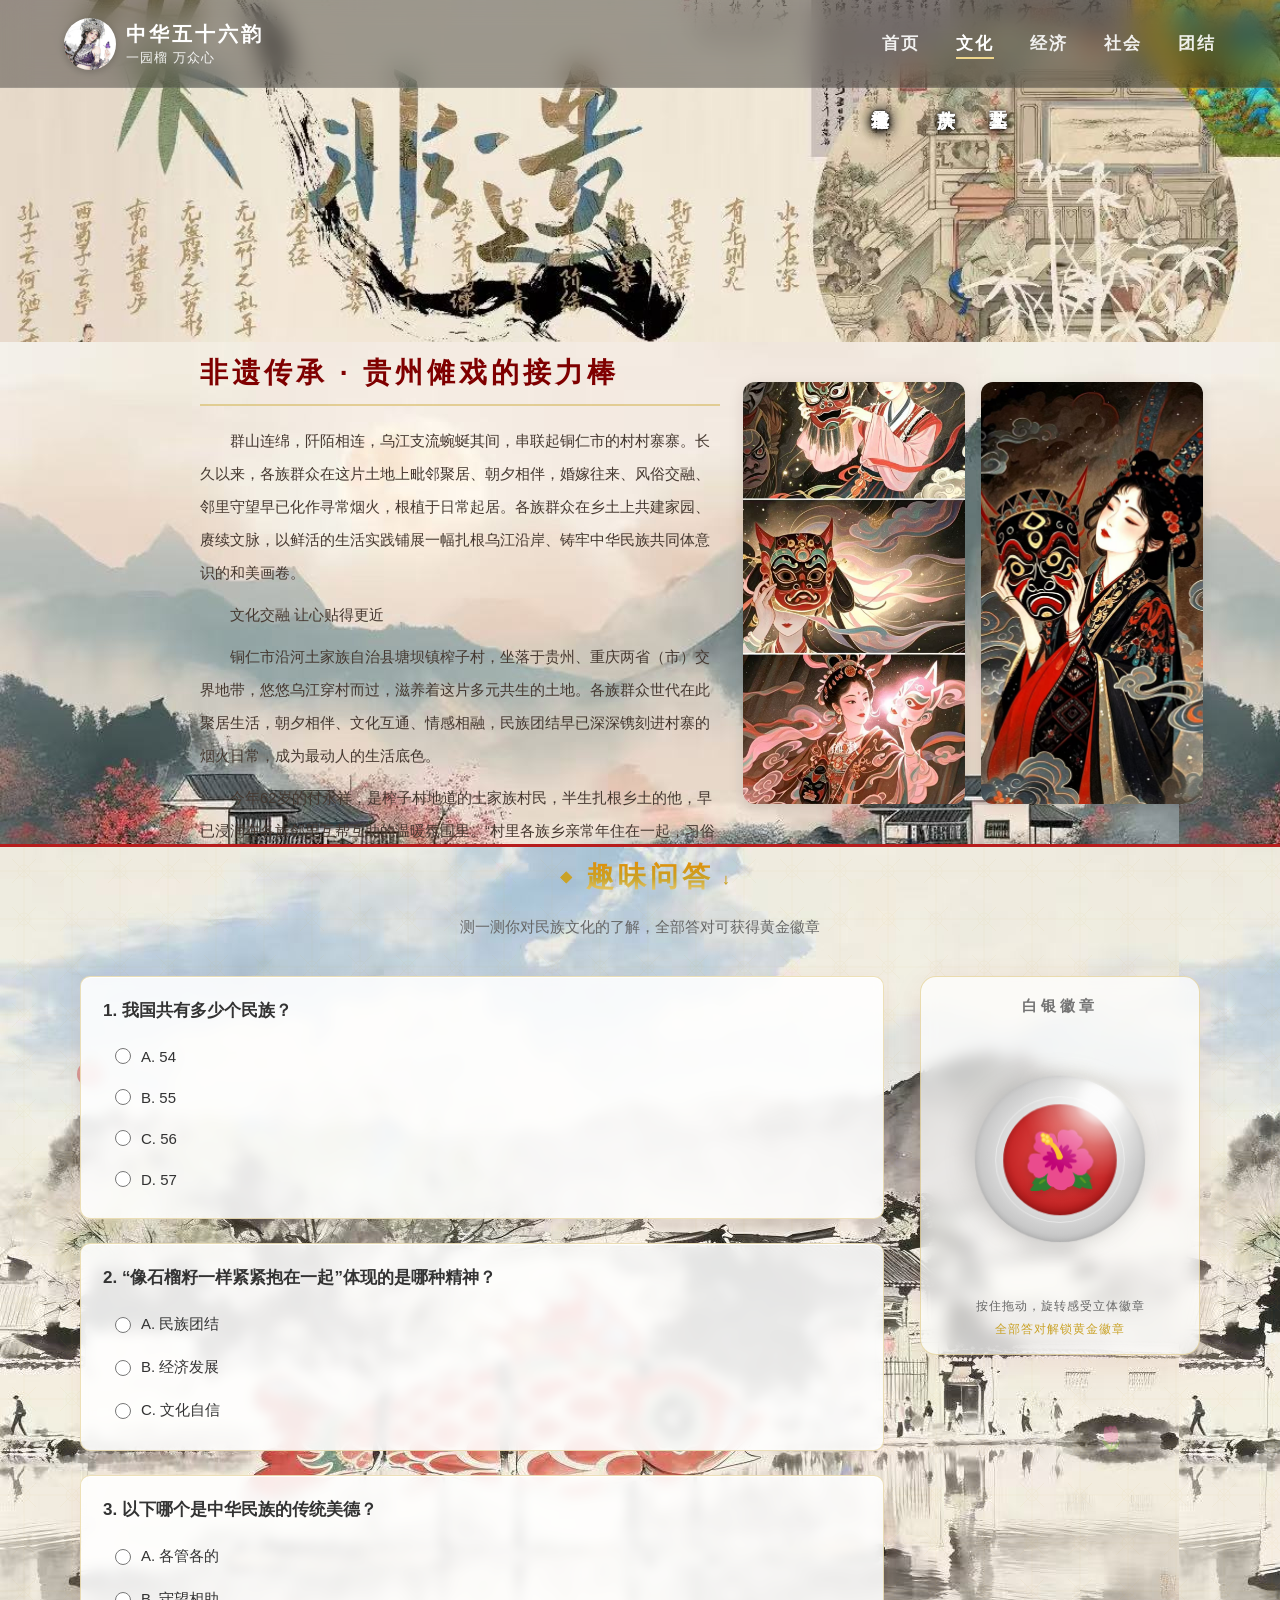
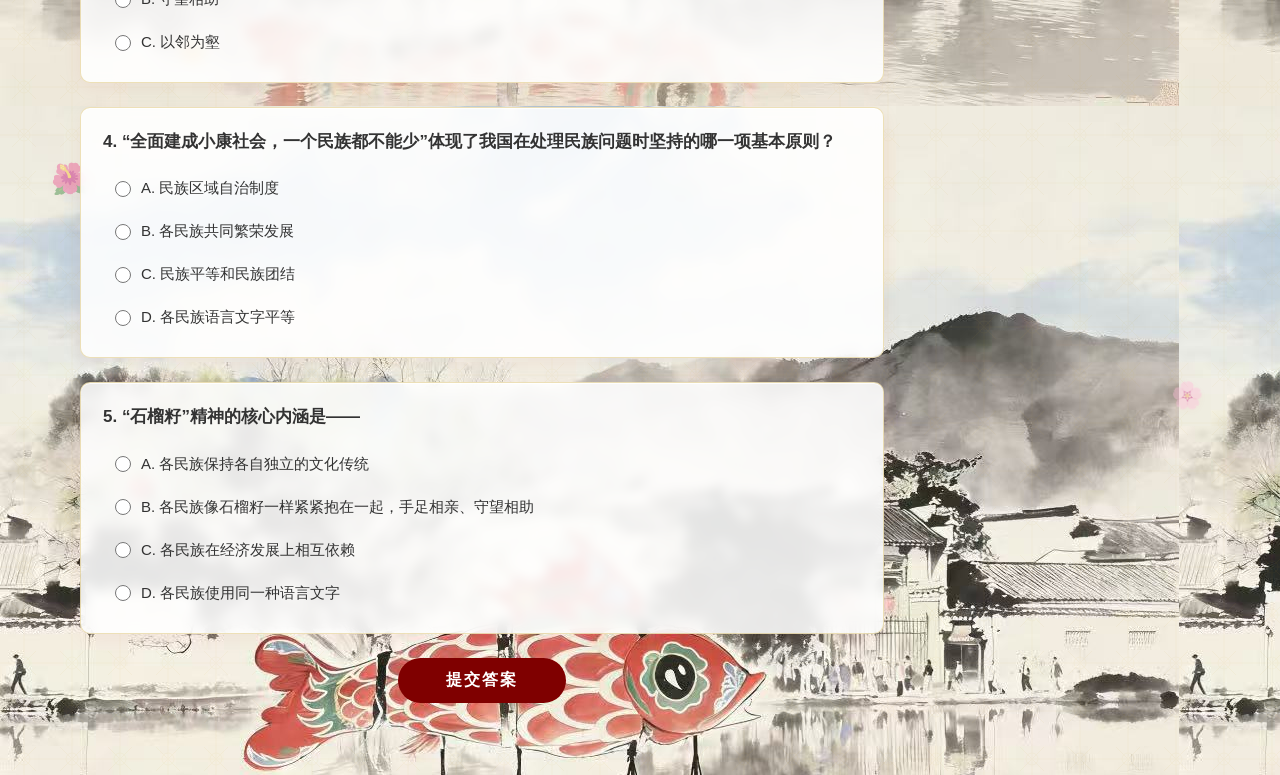
==== culture.html @ fd50081e "init" ====
<!DOCTYPE html>
<html lang="zh-CN" class="culture-page">
<head>
  <meta charset="UTF-8">
  <meta name="viewport" content="width=device-width, initial-scale=1.0">
  <title>文化交融 · 石榴花开一家亲</title>
  <link rel="stylesheet" href="css/style.css">
  <link rel="stylesheet" href="css/responsive.css">
  <link rel="stylesheet" href="css/culture.css">
</head>
<body class="culture-page">

  <header class="site-header">
    <div class="header-inner">
      <a href="index.html" class="logo">
        <img class="logo-icon" src="images/3fe447ffed0e55d756843bd43c893bcd.jpg" alt="logo">
        <div class="logo-text">
          <strong>中华五十六韵</strong>
          <small>一园榴 万众心</small>
        </div>
      </a>
      <nav class="main-nav" id="mainNav">
        <a href="index.html#section-banner">首页</a>
        <a href="culture.html" class="active">文化</a>
        <a href="economy.html">经济</a>
        <a href="society.html">社会</a>
        <a href="unity.html">团结</a>
      </nav>
      <button type="button" class="nav-toggle" id="navToggle" aria-label="打开导航菜单" aria-expanded="false" aria-controls="mainNav">
        <span class="nav-toggle-bar"></span>
        <span class="nav-toggle-bar"></span>
        <span class="nav-toggle-bar"></span>
      </button>
    </div>
  </header>

  <div class="culture-stage" id="cultureStage" data-panel="heritage">

    <!-- 上半部分 / 下半部分各一张背景图，切换板块时一起换 -->
    <div class="culture-bg-top" aria-hidden="true"></div>
    <div class="culture-bg-bottom" aria-hidden="true"></div>

    <div class="culture-layout">

      <!-- 右上方：文化交融 + 三个板块同一行竖排 -->
      <header class="culture-topnav" aria-label="文化交融导航">
        <h1 class="culture-label">文化交融</h1>
        <nav class="culture-menu">
          <a href="#" class="menu-link active" data-panel="heritage">非遗传承</a>
          <a href="#" class="menu-link" data-panel="festival">节庆共庆</a>
          <a href="#" class="menu-link" data-panel="art">文艺互鉴</a>
        </nav>
      </header>

      <!-- 左下角：标题 + 正文，可上下滑动 -->
      <main class="culture-content" id="cultureContent">

        <article class="culture-panel is-active" data-panel="heritage">
          <h2>非遗传承 · 贵州傩戏的接力棒</h2>
          <p>群山连绵，阡陌相连，乌江支流蜿蜒其间，串联起铜仁市的村村寨寨。长久以来，各族群众在这片土地上毗邻聚居、朝夕相伴，婚嫁往来、风俗交融、邻里守望早已化作寻常烟火，根植于日常起居。各族群众在乡土上共建家园、赓续文脉，以鲜活的生活实践铺展一幅扎根乌江沿岸、铸牢中华民族共同体意识的和美画卷。</p>
            <p>文化交融 让心贴得更近</p>
            <p>铜仁市沿河土家族自治县塘坝镇榨子村，坐落于贵州、重庆两省（市）交界地带，悠悠乌江穿村而过，滋养着这片多元共生的土地。各族群众世代在此聚居生活，朝夕相伴、文化互通、情感相融，民族团结早已深深镌刻进村寨的烟火日常，成为最动人的生活底色。</p>
            <p>今年62岁的付永祥，是榨子村地道的土家族村民，半生扎根乡土的他，早已浸润在各族邻里互帮互助的温暖氛围里。“村里各族乡亲常年住在一起，习俗互通、生活相融，实打实就是一家人。”付永祥说，这也是全村各族群众最真切的生活常态。</p>
            <p>付永祥的妻子董仕淑，来自重庆市彭水苗族土家族自治县双龙乡，成婚后初到榨子村，她满心忐忑，担心难以适应这里的生活。但村寨包容和睦的氛围，打消了她的顾虑。公婆和邻里乡亲格外温和宽厚，主动耐心教她跳花灯舞、制作地道的“土家八大碗”。与此同时，董仕淑也将酥食、麻饼的制作手艺传授给邻里，各族的饮食文化在方寸餐桌之上交融共生，丰富了村寨的烟火滋味。</p>
            <p>“我们地处黔渝交界，本就是多民族交融之地。”村主任冉雄介绍，多年来，榨子村始终维系着各族群众和睦相处、互帮互助的优良风气。随着乡村不断发展，村里的年轻人走出大山、逐梦远方，也有外地群众慕名而来、扎根于此，各民族交往交流交融愈发频繁、愈发深入。村里的每一户家庭、每一处院落，都是最鲜活、最质朴的“民族团结之家”。</p>
            <p>朝夕相伴的邻里温情、互帮互助的日常相处，筑牢了村寨民族团结的根基，而各民族文化的互学互鉴、兼容共生，更是让各族群众心意相通、紧密相依。</p>
            <p>在德江县稳坪镇，各族群众常开展跳花灯、跳傩戏等民俗文化活动。62岁的土家族老人安永柏，是国家级非物质文化遗产项目傩戏（德江傩堂戏）代表性传承人，从事傩堂戏表演已有50余年。</p>
        </article>

        <article class="culture-panel" data-panel="festival">
          <h2>节庆共庆 · 雪域高原的端午</h2>
          <p>2026年迪庆·香格里拉赛马会在云南省迪庆藏族自治州香格里拉市民族体育中心启幕。本届赛事以“策马逐梦新征程·感恩奋进铸同心”为主题，汇聚云南、四川、西藏、青海、甘肃等地数百名骑手，与海内外游客齐聚雪域高原。以马为媒、以节聚力，演绎各民族交往交流交融图景。</p>
          <p>香格里拉藏语意为“心中的日月”，地处青藏高原东南缘、横断山脉腹地、滇川藏三省交汇核心区，是世界自然遗产“三江并流”的核心腹地。多元民族在此聚居、多样文化在此共生。当地端午节融合多民族习俗，将挂艾草、品粽子与藏族马术竞技、高原野炊、帐篷欢聚等民俗相融共生，形成独具迪庆特色的端午节庆形态。</p>
          <p>本次赛马会共设置速度赛马、走马、跑马拾哈达、跑马射箭等19个竞赛项目，总奖金达93.1万元，累计投入130.57万元，赛事规模与奖励力度较往年有所提升。赛事不仅是马背技艺的竞技舞台，更是跨区域民族交流的纽带。各地骑手以马会友、切磋技艺，商户齐聚摆摊兴业。</p>
          <p>“我今年二十岁，从十一岁开始赛马，来这里参加比赛体验不错，观众很热情，赛马氛围很好”来自四川甘孜稻城的年轻骑手四郎汪杰已是第三次来香格里拉参赛，自幼与马匹为伴的他，驰骋赛场之余，格外珍视比赛带来的交流契机，期待与各地同好互学互鉴、共传马背文化。连续6年赴会参展的四川甘孜商户邓珠，依托赛马节集市展示售卖马鞍、马具等特色手作，在增收致富的同时，让高原马文化器具走出乡土、走进大众视野。</p>

        </article>

        <article class="culture-panel" data-panel="art">
          <h2>文艺互鉴 · 老手艺新纽带</h2>
          <p>非物质文化遗产是民族文化的活态灵魂，是中华优秀传统文化的重要组成部分。近年来，一场以非物质文化遗产保护传承为纽带的生动实践在永宁县蓬勃展开。非遗与民族团结进步创建深度融合，让中华优秀传统文化在无声处浸润人心，推动铸牢中华民族共同体意识有形、有感、有效。</p>
          <p>“非遗+阵地” 让交往交流交融触手可及</p>
          <p>在闽宁镇，“丝路织语 闽宁艺栈”非遗保护传承交流平台成为群众家门口的文化会客厅，闽宁两地的20余种非遗代表性项目、110余件实物藏品在此静静陈列，并设有互动体验区，游客可近距离参与、体验非遗技艺。一件件作品承载着人们的记忆与乡愁，无声诉说着中华优秀传统文化的博大精深。</p>
          <p>“过去觉得非遗离我们很远，现在出门走几步就能看到、摸到、体验到，感觉特别亲切。”前来参观的村民感慨道。作为深化闽宁协作、推动两地文化共荣的创新实践载体，该阵地不仅是集非遗陈列展示、文创产品展销与互动体验于一体的综合性文化空间，更是永宁县将非遗传承阵地建设作为铸牢中华民族共同体意识重要载体的缩影。</p>
          <p>永宁县还致力于织密非遗传承网络。全县新增5个非遗传承基地，常态化开展传习活动，累计吸引2000余人次参与；全年举办46场非遗展示展销、民俗展演，覆盖群众超3万人次；摄制6部非遗专题宣传片，在线上广泛传播。与此同时，2期非遗代表性项目传承人专题培训覆盖51人次，着力提升“传艺+传播”双重能力。</p>
          <p>老艺人有了新思路，非遗传承队伍焕发新活力。非遗阵地成为永宁县各族群众交往交流交融的“粘合剂”。</p>

        </article>

      </main>

      <!-- 非遗传承右侧两张卡片 -->
      <div class="heritage-side-cards side-cards-panel" data-panel-show="heritage">
        <div class="side-card">
          <div class="side-card-img" style="background-image: url('images/a861f93812d01d6851383a55d7057207.jpg')"></div>
        </div>
        <div class="side-card">
          <div class="side-card-img" style="background-image: url('images/c623d25384ba3077bfcf0c160673b2a8.jpg')"></div>
        </div>
      </div>

      <!-- 节庆共庆右侧两张卡片 -->
      <div class="heritage-side-cards side-cards-panel" data-panel-show="festival">
        <div class="side-card">
          <div class="side-card-img" style="background-image: url('images/a64c594b84b6436e2d487d5a75460937.jpg')"></div>
        </div>
        <div class="side-card">
          <div class="side-card-img" style="background-image: url('images/7a9478956ee00abdf579b0317fc6979b.jpg')"></div>
        </div>
      </div>

      <!-- 文艺互鉴右侧两张卡片 -->
      <div class="heritage-side-cards side-cards-panel" data-panel-show="art">
        <div class="side-card">
          <div class="side-card-img" style="background-image: url('images/37612accbce803b0186d976e91290cc9.jpg')"></div>
        </div>
        <div class="side-card">
          <div class="side-card-img" style="background-image: url('images/5153858ca83103f8842ec60e4e4d0c3c.jpg')"></div>
        </div>
      </div>

    </div>
  </div>

  <section class="culture-quiz" id="cultureQuiz" aria-labelledby="cultureQuizTitle">
    <div class="quiz-decorations" aria-hidden="true">
      <span class="quiz-deco quiz-deco-pome q1"></span>
      <span class="quiz-deco quiz-deco-pome q2"></span>
      <span class="quiz-deco quiz-deco-pome q3"></span>
      <span class="quiz-deco quiz-deco-flower f1">🌸</span>
      <span class="quiz-deco quiz-deco-flower f2">🌺</span>
      <span class="quiz-deco quiz-deco-flower f3">🌷</span>
      <span class="quiz-deco quiz-deco-flower f4">🌼</span>
    </div>
    <div class="culture-quiz-inner">
      <header class="culture-quiz-header">
        <h2 id="cultureQuizTitle">趣味问答</h2>
        <p>测一测你对民族文化的了解，全部答对可获得黄金徽章</p>
      </header>

      <div class="culture-quiz-layout">
        <div class="culture-quiz-main">
      <form class="culture-quiz-form" id="cultureQuizForm" novalidate>
        <div class="quiz-item" data-index="0">
          <p class="quiz-question">1. 我国共有多少个民族？</p>
          <label class="quiz-option"><input type="radio" name="q0" value="A" required> A. 54</label>
          <label class="quiz-option"><input type="radio" name="q0" value="B"> B. 55</label>
          <label class="quiz-option"><input type="radio" name="q0" value="C"> C. 56</label>
          <label class="quiz-option"><input type="radio" name="q0" value="D"> D. 57</label>
        </div>

        <div class="quiz-item" data-index="1">
          <p class="quiz-question">2. “像石榴籽一样紧紧抱在一起”体现的是哪种精神？</p>
          <label class="quiz-option"><input type="radio" name="q1" value="A" required> A. 民族团结</label>
          <label class="quiz-option"><input type="radio" name="q1" value="B"> B. 经济发展</label>
          <label class="quiz-option"><input type="radio" name="q1" value="C"> C. 文化自信</label>
        </div>

        <div class="quiz-item" data-index="2">
          <p class="quiz-question">3. 以下哪个是中华民族的传统美德？</p>
          <label class="quiz-option"><input type="radio" name="q2" value="A" required> A. 各管各的</label>
          <label class="quiz-option"><input type="radio" name="q2" value="B"> B. 守望相助</label>
          <label class="quiz-option"><input type="radio" name="q2" value="C"> C. 以邻为壑</label>
        </div>

        <div class="quiz-item" data-index="3">
          <p class="quiz-question">4. “全面建成小康社会，一个民族都不能少”体现了我国在处理民族问题时坚持的哪一项基本原则？</p>
          <label class="quiz-option"><input type="radio" name="q3" value="A" required> A. 民族区域自治制度</label>
          <label class="quiz-option"><input type="radio" name="q3" value="B"> B. 各民族共同繁荣发展</label>
          <label class="quiz-option"><input type="radio" name="q3" value="C"> C. 民族平等和民族团结</label>
          <label class="quiz-option"><input type="radio" name="q3" value="D"> D. 各民族语言文字平等</label>
        </div>

        <div class="quiz-item" data-index="4">
          <p class="quiz-question">5. “石榴籽”精神的核心内涵是——</p>
          <label class="quiz-option"><input type="radio" name="q4" value="A" required> A. 各民族保持各自独立的文化传统</label>
          <label class="quiz-option"><input type="radio" name="q4" value="B"> B. 各民族像石榴籽一样紧紧抱在一起，手足相亲、守望相助</label>
          <label class="quiz-option"><input type="radio" name="q4" value="C"> C. 各民族在经济发展上相互依赖</label>
          <label class="quiz-option"><input type="radio" name="q4" value="D"> D. 各民族使用同一种语言文字</label>
        </div>

        <p class="quiz-tip" id="cultureQuizTip" role="alert" hidden>请完成全部题目后再提交</p>
        <button type="submit" class="quiz-submit">提交答案</button>
      </form>

      <div class="culture-quiz-result" id="cultureQuizResult" hidden>
        <div class="quiz-score-box" id="quizScoreBox">
          <p class="quiz-score-label">你的得分</p>
          <p class="quiz-score-value"><strong id="quizScoreNum">0</strong> / <span id="quizScoreTotal">5</span></p>
        </div>

        <div class="quiz-review" id="quizReview"></div>

        <div class="quiz-badge" id="quizBadge">
          <div class="quiz-badge-icon" aria-hidden="true">🌺</div>
          <div class="quiz-badge-text">
            <p class="quiz-badge-label" id="quizBadgeLabel">获得徽章</p>
            <p class="quiz-badge-name" id="quizBadgeName">白银徽章</p>
          </div>
        </div>

        <div class="quiz-share">
          <span class="quiz-share-label">分享成绩：</span>
          <button type="button" class="quiz-share-btn quiz-share-qq" id="shareQQ">分享到 QQ</button>
          <button type="button" class="quiz-share-btn quiz-share-wechat" id="shareWechat">分享到微信</button>
        </div>
        <p class="quiz-share-hint" id="shareHint" role="status" hidden></p>
        <button type="button" class="quiz-retake" id="quizRetake">重新测试</button>
      </div>
        </div>

        <aside class="quiz-badge-showcase is-unlocked is-silver-tier" aria-label="徽章 3D 展示">
          <p class="quiz-badge-showcase-title" id="quizBadgeShowcaseTitle">白银徽章</p>
          <div class="quiz-badge-scene" id="quizBadgeScene">
            <div class="quiz-badge-rotator" id="quizBadgeRotator">
              <div class="quiz-badge-medal is-silver" id="quizBadgeMedal">
                <div class="quiz-badge-thickness" aria-hidden="true">
                  <span></span><span></span><span></span><span></span><span></span><span></span>
                </div>
                <div class="quiz-badge-face quiz-badge-front">
                  <div class="quiz-badge-ring"></div>
                  <div class="quiz-badge-core">
                    <span class="quiz-badge-emoji" aria-hidden="true">🌺</span>
                  </div>
                  <div class="quiz-badge-light-hit" aria-hidden="true"></div>
                </div>
              </div>
            </div>
          </div>
          <p class="quiz-badge-drag-hint" id="quizBadgeHint">按住拖动，旋转感受立体徽章</p>
          <p class="quiz-badge-lock-hint" id="quizBadgeLockHint">全部答对解锁黄金徽章</p>
        </aside>
      </div>
    </div>
  </section>

  <div class="quiz-gold-modal" id="quizGoldModal" hidden role="dialog" aria-modal="true" aria-labelledby="quizGoldModalTitle">
    <div class="quiz-gold-modal-backdrop" id="quizGoldModalBackdrop"></div>
    <div class="quiz-gold-modal-box">
      <h3 class="quiz-gold-modal-title" id="quizGoldModalTitle">恭喜获得黄金徽章！</h3>
      <p class="quiz-gold-modal-desc">全部答对，解锁闪耀黄金徽章</p>
      <div class="quiz-badge-scene quiz-badge-scene--modal" id="quizGoldModalScene">
        <div class="quiz-badge-rotator" id="quizGoldModalRotator">
          <div class="quiz-badge-medal is-gold" id="quizGoldModalMedal">
            <div class="quiz-badge-thickness" aria-hidden="true">
              <span></span><span></span><span></span><span></span><span></span><span></span>
            </div>
            <div class="quiz-badge-face quiz-badge-front">
              <div class="quiz-badge-ring"></div>
              <div class="quiz-badge-core">
                <span class="quiz-badge-emoji" aria-hidden="true">🌺</span>
              </div>
              <div class="quiz-badge-light-hit" aria-hidden="true"></div>
            </div>
          </div>
        </div>
      </div>
      <p class="quiz-gold-modal-hint">拖动可 360° 旋转欣赏</p>
      <button type="button" class="quiz-gold-modal-btn" id="quizGoldModalClose">太棒了</button>
    </div>
  </div>

  <script src="js/nav.js"></script>
  <script src="js/culture.js"></script>
  <script src="js/culture-quiz.js"></script>
</body>
</html>
---- css/style.css ----
/* ===== 变量 ===== */
:root {
  --red-primary: #b71c1c;
  --red-dark: #7f0000;
  --red-light: #e53935;
  --gold: #c9a227;
  --gold-light: #f0d78c;
  --bg-page: #f7f3ee;
  --bg-white: #ffffff;
  --text-dark: #333333;
  --text-muted: #666666;
  --text-light: #999999;
  --header-h: 88px;
  --ease-out: cubic-bezier(0.22, 1, 0.36, 1);
  --shadow: 0 4px 24px rgba(0, 0, 0, 0.12);
}

*, *::before, *::after { box-sizing: border-box; margin: 0; padding: 0; }

html {
  scroll-behavior: auto;
  overflow: hidden;
  height: 100%;
}

body {
  font-family: "PingFang SC", "Microsoft YaHei", "Helvetica Neue", sans-serif;
  color: var(--text-dark);
  background: var(--bg-page);
  overflow: hidden;
  height: 100%;
  -webkit-font-smoothing: antialiased;
}

a { text-decoration: none; color: inherit; }
ul { list-style: none; }
button { border: none; background: none; cursor: pointer; font: inherit; }

/* ===== 顶部导航 ===== */
.site-header {
  position: fixed;
  top: 0;
  left: 0;
  right: 0;
  z-index: 1000;
  height: var(--header-h);
  background: rgba(0, 0, 0, 0.35);
  backdrop-filter: blur(14px);
  -webkit-backdrop-filter: blur(14px);
  border-bottom: 1px solid rgba(255, 255, 255, 0.1);
  transition: transform 0.4s var(--ease-out), box-shadow 0.3s, background 0.3s;
}

.site-header.hide { transform: translateY(-100%); }

.header-inner {
  max-width: 1200px;
  margin: 0 auto;
  height: 100%;
  padding: 0 24px;
  display: flex;
  align-items: center;
  justify-content: space-between;
}

.logo {
  display: flex;
  align-items: center;
  gap: 10px;
  color: #fff;
}

.logo-icon {
  width: 52px;
  height: 52px;
  border-radius: 50%;
  object-fit: cover;
  flex-shrink: 0;
  box-shadow: 0 2px 8px rgba(0, 0, 0, 0.2);
}

.logo-text strong {
  display: block;
  font-size: 20px;
  font-weight: 700;
  letter-spacing: 3px;
}

.logo-text small {
  font-size: 13px;
  font-weight: 500;
  opacity: 0.9;
  letter-spacing: 1px;
  margin-top: 2px;
}

.main-nav {
  display: flex;
  gap: 36px;
}

.main-nav a {
  color: rgba(255, 255, 255, 0.9);
  font-size: 17px;
  font-weight: 600;
  letter-spacing: 2px;
  position: relative;
  transition: color 0.3s;
}

.main-nav a::after {
  content: "";
  position: absolute;
  bottom: -4px;
  left: 50%;
  width: 0;
  height: 2px;
  background: var(--gold-light);
  transition: width 0.3s var(--ease-out), left 0.3s var(--ease-out);
}

.main-nav a:hover,
.main-nav a.active { color: #fff; }

.main-nav a:hover::after,
.main-nav a.active::after {
  width: 100%;
  left: 0;
}

/* ===== 全屏切屏（fixed 定位，避免 transform 空白问题） ===== */
.fullpage {
  width: 100%;
  height: 100vh;
  height: 100svh;
  height: 100dvh;
  overflow: hidden;
  position: relative;
}

.section {
  position: fixed;
  top: 0;
  left: 0;
  width: 100%;
  height: 100vh;
  height: 100svh;
  height: 100dvh;
  overflow: hidden;
  z-index: 1;
  visibility: hidden;
  pointer-events: none;
  opacity: 0;
  transition: opacity 0.55s var(--ease-out), visibility 0.55s;
}

.section.active {
  visibility: visible;
  pointer-events: auto;
  opacity: 1;
  z-index: 10;
}

.section-inner {
  max-width: 1200px;
  margin: 0 auto;
  padding: calc(var(--header-h) + 32px) 24px 32px;
  height: 100%;
  display: flex;
  flex-direction: column;
  overflow: hidden;
}

.section-news {
  background: url("../images/ecebe1f8fffc7c7741e722c59b51caf0.jpg") center / cover no-repeat;
  --news-blue: #1565c0;
  --news-blue-dark: #0d47a1;
  --news-blue-deep: #1a3a5c;
  --news-blue-light: #e8f4fc;
  --news-blue-accent: #42a5f5;
  --news-text: #1e3a5f;
  --news-text-muted: #5a7a9a;
  --news-text-light: #7a96b0;
  --news-card: rgba(255, 255, 255, 0.94);
  --news-card-border: rgba(21, 101, 192, 0.2);
  --news-shadow: 0 6px 24px rgba(13, 71, 161, 0.12);
  --news-block-h: clamp(440px, calc(100svh - var(--header-h) - 160px), 560px);
}

.section-news .section-inner {
  height: 100%;
  justify-content: flex-start;
  align-items: stretch;
  overflow: hidden;
  padding-top: calc(var(--header-h) + 32px);
  padding-bottom: 32px;
}

.section-news .section-title {
  flex-shrink: 0;
  margin-bottom: 28px;
  position: relative;
  z-index: 1;
}

/* 入场动画：仅在 active 时播放，默认不隐藏内容 */
.section.active .section-title {
  animation: fadeInUp 0.7s var(--ease-out) both;
}

.section.active .news-layout {
  animation: fadeInUp 0.7s 0.15s var(--ease-out) both;
}

.section.active .project-catalog-head {
  animation: fadeInUp 0.6s 0.1s var(--ease-out) both;
}

@keyframes fadeInUp {
  from {
    opacity: 0;
    transform: translateY(32px);
  }
  to {
    opacity: 1;
    transform: translateY(0);
  }
}

/* ===== 第一屏：轮播 ===== */
.section-banner {
  background: transparent;
}

.carousel {
  position: absolute;
  inset: 0;
}

.carousel-track {
  height: 100%;
  position: relative;
}

.carousel-slide {
  position: absolute;
  inset: 0;
  display: block;
  opacity: 0;
  transform: scale(1.06);
  transition: opacity 0.9s var(--ease-out), transform 1.2s var(--ease-out);
  pointer-events: none;
  z-index: 1;
}

.carousel-slide.active {
  opacity: 1;
  transform: scale(1);
  pointer-events: auto;
  z-index: 2;
}

.slide-bg {
  position: absolute;
  inset: 0;
  background-size: cover;
  background-position: center;
  background-repeat: no-repeat;
}

.slide-bg-video {
  background-color: #1a1a1a;
}

.slide-video {
  width: 100%;
  height: 100%;
  object-fit: cover;
  display: block;
  pointer-events: none;
}

.slide-video-sound {
  position: absolute;
  right: 150px;
  bottom: 28px;
  z-index: 11;
  width: 44px;
  height: 44px;
  border-radius: 50%;
  border: 1px solid rgba(255, 255, 255, 0.45);
  background: rgba(0, 0, 0, 0.48);
  color: #fff;
  display: none;
  align-items: center;
  justify-content: center;
  cursor: pointer;
  pointer-events: auto;
  box-shadow: 0 2px 14px rgba(0, 0, 0, 0.28);
  backdrop-filter: blur(6px);
  transition: background 0.25s, transform 0.25s;
}

.slide-video-sound.is-visible {
  display: flex;
}

.slide-video-sound:hover {
  background: rgba(0, 0, 0, 0.65);
  transform: scale(1.06);
}

.slide-video-sound .icon-muted {
  display: block;
}

.slide-video-sound .icon-unmuted {
  display: none;
}

.slide-video-sound.is-unmuted .icon-muted {
  display: none;
}

.slide-video-sound.is-unmuted .icon-unmuted {
  display: block;
}

/* 占位渐变背景 —— 换图片请写 background-image: url('../images/xxx.jpg')，勿用 background 简写 */
.slide-bg-1 { background-image: url('../images/d8d928ab7ac4481f3e7cd6b3402bc11e.jpg'); background-size: auto; image-rendering: auto; background-color: #6b8b4c; }
.slide-bg-2 { background-image: url('../images/7ccf00435465ce51ca224dd5684185ba.jpg'); background-size: auto; image-rendering: auto; }
.slide-bg-3 { background-image: url('../images/969ea0d71c3330730f1b3949f2a8e3b9.jpg'); background-size: auto; image-rendering: auto; background-color: #216fa0; }
.slide-bg-4 { background-image: url('../images/6646b1ec1d5b17a6dc02be0eea925b17.png'); background-size: auto; image-rendering: auto; background-color: #fefefe; background-position: center; }

.slide-placeholder {
  position: absolute;
  top: 50%;
  left: 50%;
  transform: translate(-50%, -50%);
  color: rgba(255,255,255,0.5);
  font-size: 18px;
  letter-spacing: 4px;
  white-space: nowrap;
  pointer-events: none;
}

.slide-caption {
  position: absolute;
  bottom: 80px;
  left: 60px;
  color: #fff;
  z-index: 3;
  opacity: 0;
  transform: translateY(30px);
  transition: opacity 0.6s 0.3s var(--ease-out), transform 0.6s 0.3s var(--ease-out);
}

.carousel-slide.active .slide-caption {
  opacity: 1;
  transform: translateY(0);
}

.slide-caption h2 {
  font-size: 32px;
  font-weight: 600;
  letter-spacing: 4px;
  margin-bottom: 12px;
  text-shadow: 0 1px 2px rgba(0, 0, 0, 0.65), 0 2px 10px rgba(0, 0, 0, 0.35);
}

.slide-caption p {
  font-size: 16px;
  opacity: 0.9;
  letter-spacing: 2px;
  text-shadow: 0 1px 3px rgba(0, 0, 0, 0.55);
}

/* 轮播按钮 */
.carousel-btn {
  position: absolute;
  top: 50%;
  transform: translateY(-50%);
  z-index: 10;
  width: 48px;
  height: 48px;
  border-radius: 50%;
  background: rgba(0, 0, 0, 0.48);
  color: #fff;
  font-size: 28px;
  line-height: 1;
  border: 1px solid rgba(255, 255, 255, 0.35);
  box-shadow: 0 2px 14px rgba(0, 0, 0, 0.28);
  backdrop-filter: blur(6px);
  transition: background 0.3s, transform 0.3s, box-shadow 0.3s;
  display: flex;
  align-items: center;
  justify-content: center;
}

.carousel-btn:hover {
  background: rgba(0, 0, 0, 0.65);
  box-shadow: 0 4px 18px rgba(0, 0, 0, 0.35);
  transform: translateY(-50%) scale(1.08);
}

.carousel-btn.prev { left: 24px; }
.carousel-btn.next { right: 24px; }

.carousel-dots {
  position: absolute;
  bottom: 36px;
  left: 50%;
  transform: translateX(-50%);
  display: flex;
  gap: 10px;
  z-index: 10;
}

.carousel-dots .dot {
  width: 10px;
  height: 10px;
  border-radius: 50%;
  background: rgba(0, 0, 0, 0.38);
  border: 1px solid rgba(255, 255, 255, 0.55);
  box-shadow: 0 1px 4px rgba(0, 0, 0, 0.25);
  cursor: pointer;
  transition: background 0.3s, transform 0.3s, width 0.3s, border-color 0.3s;
}

.carousel-dots .dot.active {
  background: var(--gold-light);
  transform: scale(1.2);
  width: 28px;
  border-radius: 5px;
}

.scroll-hint {
  position: absolute;
  bottom: 24px;
  right: 40px;
  z-index: 10;
  color: rgba(255, 255, 255, 0.95);
  font-size: 12px;
  letter-spacing: 2px;
  display: flex;
  flex-direction: column;
  align-items: center;
  gap: 6px;
  padding: 8px 12px;
  border-radius: 8px;
  background: rgba(0, 0, 0, 0.38);
  text-shadow: 0 1px 3px rgba(0, 0, 0, 0.5);
  animation: hintBounce 2s infinite;
}

.scroll-arrow {
  display: block;
  width: 16px;
  height: 16px;
  border-right: 2px solid rgba(255,255,255,0.6);
  border-bottom: 2px solid rgba(255,255,255,0.6);
  transform: rotate(45deg);
}

@keyframes hintBounce {
  0%, 100% { transform: translateY(0); }
  50% { transform: translateY(6px); }
}

/* ===== 第二屏：项目名录（参考非遗网结构） ===== */
.section-projects {
  background-image: url("../images/5a0e03e98fc52b687f4ec4a92ed298a1.jpg");
  background-size: cover;
  background-position: center;
  background-repeat: no-repeat;
}

.section-projects .section-inner {
  justify-content: center;
}

.section-projects .section-title {
  margin-bottom: 28px;
  flex-shrink: 0;
}

.section-projects .section-title h2 {
  font-size: 30px;
  font-weight: 700;
  padding-bottom: 16px;
  border-bottom: 2px solid var(--red-primary);
  display: inline-block;
}

.section-projects .section-title h2::before,
.section-projects .section-title h2::after {
  display: none;
}

/* 名录容器 */
.project-catalog {
  width: 100%;
  flex-shrink: 0;
}

.project-catalog-head {
  text-align: center;
  margin-bottom: 20px;
}

.project-catalog-head p {
  font-size: 14px;
  color: var(--text-muted);
  letter-spacing: 1px;
}

/* 非遗网风格：不规则浮层 + 竖向长方形 */
.project-stage {
  position: relative;
  width: 100%;
  max-width: 1100px;
  height: 340px;
  margin: 0 auto;
}

.project-list {
  position: relative;
  width: 100%;
  height: 100%;
  list-style: none;
  padding: 0;
  margin: 0;
}

.project-item {
  position: absolute;
  left: var(--pos-left);
  top: var(--pos-top);
  transform: translateX(-50%);
  z-index: 1;
}
.project-item:nth-child(1) a {
  background: url("../images/8526a7d4dbae2b68de2fe6a938d42f26.jpg") center / cover no-repeat;
  color: #fff;
  text-shadow: 0 2px 8px rgba(0,0,0,0.6);
}
.project-item:nth-child(1) .project-name {
  color: #fff;
  text-shadow: 0 2px 8px rgba(0,0,0,0.6);
}
.project-item:nth-child(2) a {
  background: url("../images/7619bf938abae1245a57b905c1ee6a7c.jpg") center / cover no-repeat;
  color: #fff;
  text-shadow: 0 2px 8px rgba(0,0,0,0.6);
}
.project-item:nth-child(2) .project-name {
  color: #fff;
  text-shadow: 0 2px 8px rgba(0,0,0,0.6);
}
.project-item:nth-child(3) a {
  background: url("../images/19c575dc1e4c7348da667c13219837b8.jpg") center / cover no-repeat;
  color: #fff;
  text-shadow: 0 2px 8px rgba(0,0,0,0.6);
}
.project-item:nth-child(3) .project-name {
  color: #fff;
  text-shadow: 0 2px 8px rgba(0,0,0,0.6);
}
.project-item:nth-child(4) a {
  background: url("../images/1762b5df68582983d6f11bc2c16179d5.jpg") center / cover no-repeat;
  color: #fff;
  text-shadow: 0 2px 8px rgba(0,0,0,0.6);
}
.project-item:nth-child(4) .project-name {
  color: #fff;
  text-shadow: 0 2px 8px rgba(0,0,0,0.6);
}
.project-item:nth-child(5) a {
  background: url("../images/1b1557758a71045c8dd9ea3cb0970c17.jpg") center / cover no-repeat;
  color: #fff;
  text-shadow: 0 2px 8px rgba(0,0,0,0.6);
}
.project-item:nth-child(5) .project-name {
  color: #fff;
  text-shadow: 0 2px 8px rgba(0,0,0,0.6);
}

.project-item a {
  display: flex;
  align-items: center;
  justify-content: center;
  width: 150px;
  height: 300px;
  padding: 16px 10px;
  background: var(--bg-white);
  border: 1px solid #c9bfb0;
  border-radius: 2px;
  box-shadow: 0 4px 16px rgba(0, 0, 0, 0.06);
  text-align: center;
  position: relative;
  overflow: hidden;
  cursor: pointer;
  transition:
    box-shadow 0.35s var(--ease-out),
    border-color 0.35s,
    background 0.35s,
    transform 0.35s var(--ease-out);
}

/* 上下交替入场（参考非遗网） */
.section-projects.active .project-item.from-top a {
  animation: flyFromTop 0.75s var(--ease-out) both;
}

.section-projects.active .project-item.from-bottom a {
  animation: flyFromBottom 0.75s var(--ease-out) both;
}

.section-projects.active .project-item:nth-child(1) a { animation-delay: 0.05s; }
.section-projects.active .project-item:nth-child(2) a { animation-delay: 0.18s; }
.section-projects.active .project-item:nth-child(3) a { animation-delay: 0.31s; }
.section-projects.active .project-item:nth-child(4) a { animation-delay: 0.44s; }
.section-projects.active .project-item:nth-child(5) a { animation-delay: 0.57s; }

@keyframes flyFromTop {
  from {
    opacity: 0;
    transform: translateY(-100px);
  }
  to {
    opacity: 1;
    transform: translateY(0);
  }
}

@keyframes flyFromBottom {
  from {
    opacity: 0;
    transform: translateY(100px);
  }
  to {
    opacity: 1;
    transform: translateY(0);
  }
}

.project-item a::before {
  content: "";
  position: absolute;
  left: 0;
  top: 0;
  bottom: 0;
  width: 3px;
  background: linear-gradient(180deg, var(--red-primary), var(--gold));
  transform: scaleY(0);
  transform-origin: top;
  transition: transform 0.35s var(--ease-out);
}

.project-item a::after {
  content: "";
  position: absolute;
  inset: 6px;
  border: 1px solid rgba(183, 28, 28, 0.08);
  pointer-events: none;
}

.project-item a:hover {
  border-color: var(--red-primary);
  box-shadow: 0 10px 28px rgba(183, 28, 28, 0.15);
  background: #fffbfa;
  transform: translateY(-6px) scale(1.03);
}

.project-item a:hover::before {
  transform: scaleY(1);
}

.project-name {
  font-size: 17px;
  font-weight: 600;
  color: var(--red-primary);
  letter-spacing: 4px;
  line-height: 1.6;
  writing-mode: vertical-rl;
  text-orientation: upright;
}

.project-item a:active {
  transform: translateY(-2px) scale(1.01);
}

/* 兼容旧 class（如仍有引用） */

/* ===== 第三屏：资讯 ===== */
.section-title {
  text-align: center;
  margin-bottom: 36px;
  position: relative;
}

.section-title h2 {
  font-size: 28px;
  color: var(--red-dark);
  letter-spacing: 6px;
  position: relative;
  display: inline-block;
}

.section-title h2::before,
.section-title h2::after {
  content: "◆";
  font-size: 10px;
  color: var(--gold);
  vertical-align: middle;
  margin: 0 16px;
}

.subtitle {
  margin-top: 12px;
  font-size: 14px;
  color: var(--text-muted);
  letter-spacing: 1px;
}

.section-news .section-title h2 {
  color: #fff;
  text-shadow: 0 1px 4px rgba(0, 0, 0, 0.45);
}

.section-news .section-title h2::before,
.section-news .section-title h2::after {
  color: var(--news-blue-accent);
}

.section-news .section-title .subtitle {
  font-size: clamp(11px, 1.4vw, 13px);
  color: #fff;
  margin-top: 4px;
  letter-spacing: 1px;
  text-shadow: 0 1px 3px rgba(0, 0, 0, 0.4);
}

.section-news .section-title .more-link {
  color: var(--news-blue);
}

.section-news .section-title .more-link:hover {
  color: var(--news-blue-dark);
}

.section-title .more-link {
  position: absolute;
  right: 0;
  top: 50%;
  transform: translateY(-50%);
  font-size: 14px;
  color: var(--text-muted);
  transition: color 0.3s;
}

.section-title .more-link:hover { color: var(--red-primary); }

.news-layout {
  display: grid;
  grid-template-columns: 1.05fr 1fr 220px;
  grid-template-rows: 1fr;
  gap: 24px;
  flex: 0 0 auto;
  width: 100%;
  height: var(--news-block-h);
  min-height: 0;
  align-items: stretch;
}

.news-layout > * {
  min-height: 0;
  height: 100%;
}

.news-col-main {
  display: flex;
  flex-direction: column;
  gap: 14px;
  min-height: 0;
}

.news-col-list {
  display: flex;
  flex-direction: column;
  min-height: 0;
  overflow: hidden;
  background: var(--news-card);
  border-radius: 8px;
  padding: 16px 18px;
  border: 1px solid var(--news-card-border);
  box-shadow: var(--news-shadow);
  backdrop-filter: blur(8px);
  scrollbar-width: thin;
  scrollbar-color: rgba(21, 101, 192, 0.35) transparent;
}

.news-col-list .news-list {
  flex: 1 1 0;
  min-height: 0;
  overflow-y: auto;
}

.news-col-list .news-list::-webkit-scrollbar {
  width: 4px;
}

.news-col-list .news-list::-webkit-scrollbar-thumb {
  background: rgba(21, 101, 192, 0.35);
  border-radius: 2px;
}

.news-col-heading {
  font-size: 15px;
  font-weight: 700;
  color: var(--news-blue-dark);
  letter-spacing: 2px;
  margin-bottom: 12px;
  padding-bottom: 10px;
  border-bottom: 2px solid var(--news-blue);
  flex-shrink: 0;
}

.news-col-heading::before {
  content: "◆ ";
  color: var(--news-blue-accent);
  font-size: 10px;
}

.news-feature {
  display: flex;
  gap: 24px;
  background: var(--news-card);
  border-radius: 8px;
  overflow: hidden;
  transition: box-shadow 0.35s, transform 0.35s;
  text-decoration: none;
  color: inherit;
  border: 1px solid var(--news-card-border);
  box-shadow: var(--news-shadow);
  backdrop-filter: blur(8px);
  flex: 1;
  min-height: 0;
}

.news-feature-vertical {
  flex-direction: column;
  gap: 0;
}

.news-feature-vertical .news-img {
  width: 100%;
  flex: 0 0 auto;
  aspect-ratio: 16 / 9;
  min-height: 140px;
  background-size: contain;
  background-position: center;
  background-color: rgba(232, 244, 252, 0.75);
}

.news-feature-vertical .news-body {
  padding: 16px 20px 18px;
  flex-shrink: 0;
}

.news-feature:hover {
  box-shadow: 0 10px 32px rgba(13, 71, 161, 0.18);
  transform: translateY(-2px);
}

.news-img {
  width: 240px;
  min-height: 180px;
  flex-shrink: 0;
  background-repeat: no-repeat;
  background-size: cover;
  background-position: center;
  position: relative;
}

.news-img-tag {
  position: absolute;
  top: 12px;
  left: 12px;
  padding: 4px 10px;
  font-size: 12px;
  font-weight: 600;
  letter-spacing: 1px;
  color: #fff;
  background: linear-gradient(135deg, var(--news-blue), var(--news-blue-dark));
  border-radius: 2px;
  z-index: 1;
  box-shadow: 0 2px 8px rgba(13, 71, 161, 0.3);
}

.news-img-hint {
  font-size: 13px;
  color: rgba(255, 255, 255, 0.85);
}

.news-img-placeholder {
  background-image: url("../images/3cf94da996c7da19e61ec2e860753ce7.jpg");
  background-repeat: no-repeat;
  display: flex;
  flex-direction: column;
  align-items: center;
  justify-content: center;
  gap: 8px;
  color: rgba(255, 255, 255, 0.9);
}

.news-img-placeholder .news-img-hint {
  display: none;
}

.news-stats {
  display: grid;
  grid-template-columns: repeat(4, 1fr);
  gap: 10px;
  flex-shrink: 0;
  list-style: none;
}

.news-stats li {
  text-align: center;
  padding: 10px 6px;
  background: var(--news-card);
  border: 1px solid var(--news-card-border);
  border-radius: 8px;
  box-shadow: 0 2px 10px rgba(13, 71, 161, 0.06);
  backdrop-filter: blur(6px);
}

.news-stats strong {
  display: block;
  font-size: 20px;
  font-weight: 700;
  color: var(--news-blue);
  line-height: 1.2;
  margin-bottom: 4px;
}

.news-stats span {
  font-size: 11px;
  color: var(--news-text-muted);
  letter-spacing: 1px;
}

.news-aside {
  display: flex;
  flex-direction: column;
  gap: 16px;
  min-height: 0;
  overflow-y: auto;
  background: var(--news-card);
  border: 1px solid var(--news-card-border);
  border-radius: 8px;
  padding: 16px 14px;
  box-shadow: var(--news-shadow);
  backdrop-filter: blur(8px);
  scrollbar-width: thin;
}

.news-topics {
  list-style: none;
}

.news-topics li {
  border-bottom: 1px dashed rgba(21, 101, 192, 0.15);
}

.news-topics li:last-child {
  border-bottom: none;
}

.news-topics a {
  display: block;
  padding: 10px 4px;
  font-size: 13px;
  color: var(--news-text);
  transition: color 0.2s, padding-left 0.2s;
}

.news-topics a:hover {
  color: var(--news-blue);
  padding-left: 8px;
}

.news-topics a::before {
  content: "› ";
  color: var(--news-blue-accent);
  font-weight: 700;
}

.news-quote {
  margin: 0;
  padding: 14px 12px;
  background: rgba(21, 101, 192, 0.08);
  border-left: 3px solid var(--news-blue);
  border-radius: 0 6px 6px 0;
}

.news-quote p {
  font-size: 13px;
  color: var(--news-text);
  line-height: 1.8;
  margin-bottom: 8px;
}

.news-quote cite {
  font-size: 11px;
  color: var(--news-text-muted);
  font-style: normal;
}

.news-keywords {
  display: flex;
  flex-wrap: wrap;
  gap: 6px;
  margin-top: auto;
}

.news-keywords span {
  font-size: 11px;
  padding: 4px 8px;
  color: var(--news-blue-dark);
  background: rgba(21, 101, 192, 0.1);
  border: 1px solid rgba(21, 101, 192, 0.25);
  border-radius: 2px;
  letter-spacing: 1px;
}

.news-body {
  padding: 20px 20px 20px 0;
  display: flex;
  flex-direction: column;
  justify-content: center;
}

.news-body h3 {
  font-size: 18px;
  color: var(--news-text);
  margin-bottom: 12px;
  line-height: 1.5;
  transition: color 0.3s;
}

.news-feature:hover .news-body h3 {
  color: var(--news-blue);
}

.news-body p {
  font-size: 13px;
  color: var(--news-text-muted);
  line-height: 1.8;
  margin-bottom: 12px;
}

.news-body time {
  font-size: 12px;
  color: var(--news-text-light);
}

.news-list li {
  border-bottom: 1px dashed rgba(21, 101, 192, 0.15);
}

.news-list a {
  display: flex;
  align-items: center;
  flex-wrap: wrap;
  gap: 8px 12px;
  padding: 12px 6px;
  transition: background 0.3s, padding-left 0.3s;
}

.news-tag {
  flex-shrink: 0;
  font-size: 11px;
  padding: 2px 7px;
  color: var(--news-blue-dark);
  background: rgba(21, 101, 192, 0.1);
  border: 1px solid rgba(21, 101, 192, 0.2);
  border-radius: 2px;
  letter-spacing: 1px;
}

.news-list a:hover .news-tag {
  background: var(--news-blue);
  color: #fff;
  border-color: var(--news-blue);
}

.news-list a:hover {
  background: rgba(21, 101, 192, 0.06);
  padding-left: 16px;
}

.news-list a:hover .news-title {
  color: var(--news-blue);
}

.news-date {
  font-size: 13px;
  color: var(--news-blue);
  font-weight: 600;
  min-width: 48px;
}

.news-title {
  flex: 1;
  min-width: 0;
  font-size: 14px;
  color: var(--news-text);
  white-space: nowrap;
  overflow: hidden;
  text-overflow: ellipsis;
  transition: color 0.3s;
}

/* ===== 右侧工具栏 ===== */
.side-tools {
  position: fixed;
  right: 20px;
  bottom: 80px;
  z-index: 1001;
  pointer-events: none;
}

.tool-btn {
  width: 48px;
  padding: 10px 0;
  background: rgba(255,255,255,0.95);
  border-radius: 4px;
  box-shadow: 0 2px 12px rgba(0,0,0,0.15);
  color: var(--red-primary);
  display: flex;
  flex-direction: column;
  align-items: center;
  gap: 2px;
  font-size: 10px;
  letter-spacing: 1px;
  transition: background 0.3s, transform 0.3s, opacity 0.3s;
  opacity: 0;
  pointer-events: none;
}

.tool-btn.visible {
  opacity: 1;
  pointer-events: auto;
}

.tool-btn:hover {
  background: var(--red-primary);
  color: #fff;
  transform: translateY(-2px);
}

/* ===== 响应式 ===== */
@media (max-width: 1024px) {
  .project-stage { height: 300px; max-width: 900px; }
  .project-item a { width: 90px; height: 180px; }
  .project-name { font-size: 15px; letter-spacing: 3px; }
  .news-layout {
    grid-template-columns: 1fr 1fr;
    grid-template-rows: 1fr auto;
    height: var(--news-block-h);
  }

  .news-aside {
    grid-column: 1 / -1;
    flex-direction: row;
    flex-wrap: wrap;
    align-items: flex-start;
    height: auto;
    max-height: 180px;
  }

  .news-aside .news-col-heading {
    width: 100%;
  }

  .news-topics {
    flex: 1;
    min-width: 200px;
  }

  .news-quote {
    flex: 1;
    min-width: 200px;
  }

  .news-keywords {
    width: 100%;
    margin-top: 0;
  }

  .news-img { width: 180px; }
}

@media (max-width: 768px) {
  :root { --header-h: 72px; }
  .logo-text strong { font-size: 16px; }
  .logo-icon { width: 44px; height: 44px; }
  .project-stage {
    height: auto;
    min-height: min(520px, calc(100svh - var(--header-h) - 80px));
    max-width: 360px;
  }
  .project-item {
    position: absolute;
    transform: translateX(-50%);
  }
  .project-item:nth-child(1) { --pos-left: 18% !important; --pos-top: 0% !important; }
  .project-item:nth-child(2) { --pos-left: 50% !important; --pos-top: 8% !important; }
  .project-item:nth-child(3) { --pos-left: 82% !important; --pos-top: 2% !important; }
  .project-item:nth-child(4) { --pos-left: 32% !important; --pos-top: 42% !important; }
  .project-item:nth-child(5) { --pos-left: 68% !important; --pos-top: 46% !important; }
  .project-item a { width: 82px; height: 160px; }
  .project-name { font-size: 14px; letter-spacing: 2px; }
  .section-projects .section-title h2 { font-size: 22px; }
  .slide-caption { left: 24px; bottom: 60px; }
  .slide-caption h2 { font-size: 22px; }
  .carousel-btn { width: 36px; height: 36px; font-size: 22px; }

  /* 小屏完整显示图片，避免 auto 溢出；不用 cover 以免放大裁切 */
  .slide-bg-1,
  .slide-bg-2,
  .slide-bg-3,
  .slide-bg-4 {
    background-size: contain;
    background-position: center;
    background-repeat: no-repeat;
  }

  .section-news {
    --news-block-h: clamp(380px, calc(100svh - var(--header-h) - 150px), 480px);
  }

  .news-layout {
    grid-template-columns: 1fr;
    grid-template-rows: minmax(0, 1.1fr) minmax(0, 1fr) auto;
    height: var(--news-block-h);
  }

  .news-layout > * {
    height: auto;
    min-height: 0;
  }

  .news-col-main,
  .news-col-list {
    height: 100%;
  }

  .news-aside {
    height: auto;
    max-height: none;
    flex-direction: column;
  }

  .news-stats {
    grid-template-columns: repeat(2, 1fr);
  }

  .news-aside {
    flex-direction: column;
  }

  .news-feature { flex-direction: column; }
  .news-feature-vertical .news-img,
  .news-img { width: 100%; min-height: 140px; }
  .news-body { padding: 16px; }
}

@media (max-width: 480px) {
  .slide-caption {
    left: var(--pad-x, 16px);
    right: var(--pad-x, 16px);
    bottom: clamp(48px, 12vw, 60px);
    max-width: calc(100% - 2 * var(--pad-x, 16px));
  }

  .slide-caption h2 {
    font-size: clamp(18px, 5vw, 22px);
    letter-spacing: clamp(1px, 0.5vw, 3px);
  }

  .slide-caption p {
    font-size: clamp(13px, 3.4vw, 15px);
  }

  .carousel-btn.prev { left: clamp(8px, 2vw, 16px); }
  .carousel-btn.next { right: clamp(8px, 2vw, 16px); }

  .project-stage {
    min-height: min(480px, calc(100svh - var(--header-h) - 80px));
    max-width: min(360px, 94vw);
  }

  .project-name { font-size: 13px; }
  .section-projects .section-title h2 { font-size: var(--fs-h2, 20px); }
}

@media (max-height: 680px) {
  html:has(.fullpage) .section.active .section-inner {
    overflow-y: auto;
    overflow-x: hidden;
    -webkit-overflow-scrolling: touch;
  }

  .section-projects .project-stage {
    min-height: min(420px, calc(100svh - var(--header-h) - 100px));
  }

  .section-news {
    --news-block-h: clamp(320px, calc(100svh - var(--header-h) - 120px), 480px);
  }
}
---- css/responsive.css ----
/* ===== 全站响应式：适配各设备与浏览器缩放 ===== */

:root {
  --pad-x: clamp(16px, 4vw, 24px);
  --fs-body: clamp(14px, 1.6vw, 16px);
  --fs-h2: clamp(20px, 3.2vw, 28px);
  --fs-h3: clamp(17px, 2.4vw, 22px);
  --section-vh: 100vh;
  --section-vh: 100svh;
  --section-vh: 100dvh;
}

html {
  -webkit-text-size-adjust: 100%;
  text-size-adjust: 100%;
  overflow-x: clip;
}

html:not(:has(.fullpage)) {
  overflow-x: hidden;
  overflow-y: auto;
  height: auto;
  min-height: 100%;
}

body:not(:has(.fullpage)) {
  overflow-x: hidden;
  overflow-y: auto;
  height: auto;
  min-height: 100%;
  font-size: var(--fs-body);
}

body.nav-open {
  overflow: hidden;
}

img,
video,
iframe {
  max-width: 100%;
}

.header-inner {
  max-width: min(1200px, 100%);
  padding: 0 var(--pad-x);
}

.section-inner {
  max-width: min(1200px, 100%);
  padding: 0 var(--pad-x);
}

.logo-icon {
  width: clamp(40px, 10vw, 52px);
  height: clamp(40px, 10vw, 52px);
}

.logo-text strong {
  font-size: clamp(15px, 3.8vw, 20px);
  letter-spacing: clamp(1px, 0.5vw, 3px);
}

.logo-text small {
  font-size: clamp(11px, 2.6vw, 13px);
}

/* ===== 移动端导航 ===== */
.nav-toggle {
  display: none;
  flex-shrink: 0;
  flex-direction: column;
  justify-content: center;
  align-items: center;
  gap: 5px;
  width: 44px;
  height: 44px;
  padding: 10px;
  border-radius: 8px;
  background: rgba(255, 255, 255, 0.12);
  transition: background 0.25s;
}

.nav-toggle:hover {
  background: rgba(255, 255, 255, 0.22);
}

.nav-toggle-bar {
  display: block;
  width: 22px;
  height: 2px;
  border-radius: 1px;
  background: #fff;
  transition: transform 0.3s var(--ease-out), opacity 0.3s;
}

.nav-toggle[aria-expanded="true"] .nav-toggle-bar:nth-child(1) {
  transform: translateY(7px) rotate(45deg);
}

.nav-toggle[aria-expanded="true"] .nav-toggle-bar:nth-child(2) {
  opacity: 0;
}

.nav-toggle[aria-expanded="true"] .nav-toggle-bar:nth-child(3) {
  transform: translateY(-7px) rotate(-45deg);
}

@media (max-width: 768px) {
  :root {
    --header-h: clamp(64px, 14vw, 72px);
  }

  .nav-toggle {
    display: flex;
  }

  .main-nav {
    position: fixed;
    top: var(--header-h);
    left: 0;
    right: 0;
    bottom: 0;
    z-index: 999;
    display: flex;
    flex-direction: column;
    align-items: stretch;
    gap: 0;
    padding: 8px var(--pad-x) 32px;
    background: rgba(18, 10, 6, 0.97);
    backdrop-filter: blur(12px);
    -webkit-backdrop-filter: blur(12px);
    transform: translateX(100%);
    transition: transform 0.35s var(--ease-out);
    overflow-y: auto;
  }

  .main-nav.is-open {
    transform: translateX(0);
  }

  .main-nav a {
    font-size: clamp(17px, 4.2vw, 20px);
    padding: 16px 8px;
    text-align: center;
    border-bottom: 1px solid rgba(255, 255, 255, 0.1);
  }

  .main-nav a::after {
    display: none;
  }

  .side-tools {
    bottom: clamp(16px, 4vw, 24px);
    right: clamp(12px, 3vw, 24px);
  }
}

@media (max-width: 480px) {
  .slide-video-sound {
    right: clamp(12px, 4vw, 24px) !important;
    bottom: clamp(12px, 4vw, 24px) !important;
  }

  .carousel-btn {
    width: clamp(32px, 9vw, 40px);
    height: clamp(32px, 9vw, 40px);
  }

  .section-title h2 {
    font-size: var(--fs-h2);
  }

  .project-name {
    font-size: clamp(12px, 3.2vw, 14px);
    letter-spacing: clamp(1px, 0.4vw, 2px);
  }
}

/* ===== 平板：首页地图 / 留言（769–1024px） ===== */
@media (max-width: 1024px) and (min-width: 769px) {
  .section-map .section-inner,
  .section-map .map-inner {
    padding-left: var(--pad-x);
    padding-right: var(--pad-x);
  }
}

/* ===== 详情 / 项目页 ===== */
@media (max-width: 768px) {
  .detail-hero h1,
  .project-hero h1 {
    font-size: clamp(20px, 5.5vw, 26px);
  }

  .detail-body,
  .project-body {
    padding: clamp(20px, 5vw, 28px) var(--pad-x) clamp(36px, 8vw, 48px);
  }

  .detail-body p,
  .project-body p {
    font-size: clamp(14px, 3.6vw, 16px);
    line-height: 1.75;
  }
}

@media (max-width: 480px) {
  .detail-hero,
  .project-hero {
    height: clamp(120px, 32vw, 160px);
  }

  .detail-hero h1,
  .project-hero h1 {
    font-size: clamp(18px, 5vw, 22px);
    letter-spacing: clamp(1px, 0.4vw, 2px);
  }

  .detail-hero-inner,
  .project-hero-inner {
    padding: 0 var(--pad-x);
  }

  .detail-body,
  .project-body,
  .project-content {
    padding: clamp(16px, 4vw, 24px) var(--pad-x) clamp(28px, 7vw, 40px);
  }
}

/* ===== 经济页：小屏允许滚动 ===== */
@media (max-width: 768px) {
  html.economy-page,
  html.economy-page body.economy-page {
    overflow-x: hidden;
    overflow-y: auto;
    height: auto;
    min-height: 100%;
  }

  .economy-stage {
    height: auto;
    min-height: 100svh;
    overflow: visible;
  }

  .economy-left {
    overflow: visible;
  }
}

@media (max-width: 480px) {
  .economy-label {
    font-size: clamp(17px, 4.5vw, 20px);
    letter-spacing: clamp(2px, 0.6vw, 4px);
  }

  .economy-menu {
    flex-wrap: wrap;
    justify-content: center;
    gap: 12px;
  }

  .menu-link {
    font-size: clamp(12px, 3.2vw, 14px);
    letter-spacing: clamp(1px, 0.3vw, 2px);
  }

  .economy-content {
    padding: clamp(16px, 4vw, 20px) var(--pad-x);
  }

  .economy-panel h2 {
    font-size: clamp(18px, 4.8vw, 22px);
  }
}

/* ===== 文化页：网格布局已在 culture.css，此处仅保留问答区适配 ===== */
@media (max-width: 768px) {
  .culture-quiz {
    padding-left: var(--pad-x);
    padding-right: var(--pad-x);
  }

  .culture-quiz-inner {
    padding: 0;
  }
}

/* ===== 团结页 ===== */
@media (max-width: 768px) {
  .unity-hero-text,
  .unity-feature-body,
  .unity-stories-text {
    padding: clamp(28px, 6vw, 40px) var(--pad-x);
  }

  .unity-stories-visual {
    padding: clamp(16px, 4vw, 24px) var(--pad-x);
  }

  .unity-feature-deco {
    font-size: clamp(28px, 7vw, 36px);
    letter-spacing: clamp(4px, 1vw, 8px);
  }
}

@media (max-width: 480px) {
  .unity-hero-text h1 {
    font-size: clamp(22px, 6vw, 28px);
    letter-spacing: clamp(2px, 0.6vw, 4px);
  }

  .unity-container {
    padding-left: var(--pad-x);
    padding-right: var(--pad-x);
  }

  .unity-intro,
  .unity-grid-section {
    padding-top: clamp(36px, 9vw, 48px);
    padding-bottom: clamp(40px, 10vw, 56px);
  }
}

/* ===== 社会页 ===== */
@media (max-width: 768px) {
  .society-feature {
    padding: clamp(40px, 10vw, 64px) var(--pad-x) clamp(32px, 8vw, 48px);
    gap: clamp(32px, 8vw, 48px);
  }

  .society-discover,
  .society-bridge {
    padding-left: var(--pad-x);
    padding-right: var(--pad-x);
  }

  .society-hero-content h1 {
    letter-spacing: clamp(4px, 1.2vw, 8px);
  }
}

@media (max-width: 480px) {
  .society-hero-content h1 {
    letter-spacing: clamp(3px, 1vw, 6px);
  }

  .society-discover-grid {
    max-width: 100%;
  }
}

/* ===== 首页地图 / 留言 ===== */
@media (max-width: 768px) {
  .section-inner {
    width: 100%;
  }

  .map-layout {
    flex-wrap: wrap;
  }
}

@media (max-width: 480px) {
  .map-stats-grid {
    grid-template-columns: 1fr 1fr;
    gap: 8px 12px;
  }

  .map-stats-num {
    font-size: clamp(18px, 5vw, 22px);
  }

  .messages-form textarea {
    min-height: clamp(72px, 18vw, 96px);
  }
}
---- css/culture.css ----
/* ===== 文化页：固定一屏，上半/下半各一张背景图 ===== */
html.culture-page,
html.culture-page body.culture-page {
  overflow-x: hidden;
  overflow-y: auto;
  height: auto;
  min-height: 100%;
  scroll-behavior: smooth;
}

.culture-stage {
  --culture-quiz-peek: 56px;
  height: calc(100vh - var(--culture-quiz-peek));
  height: calc(100svh - var(--culture-quiz-peek));
  position: relative;
  overflow: hidden;
  --culture-bottom-dim: 0.4;
  --culture-top-h: clamp(280px, 38svh, 46%);
  --culture-top-pad: 24px;
  /* 竖排 4 字可用高度 → 自动换算字号，保证不超出上半区 */
  --culture-nav-h: max(100px, calc(var(--culture-top-h) - var(--header-h) - var(--culture-top-pad)));
  --culture-label-fs: min(34px, max(16px, calc(var(--culture-nav-h) / 4.6)));
  --culture-link-fs: min(18px, max(12px, calc(var(--culture-nav-h) / 5.2)));
  --culture-label-ls: min(10px, max(3px, calc(var(--culture-label-fs) * 0.28)));
  --culture-link-ls: min(7px, max(2px, calc(var(--culture-link-fs) * 0.35)));
  --culture-heading: #7f0000;
  --culture-body: #453830;
}

/* 上半部分背景（默认，会被下方 data-panel 规则覆盖） */
.culture-bg-top {
  position: absolute;
  top: 0;
  left: 0;
  right: 0;
  height: var(--culture-top-h);
  background-color: #5d4037;
  background-image: url("../images/8dd3b37e91d9b005e3bdf5d2c87d5e95.jpg");
  background-repeat: no-repeat;
  background-size: cover;
  background-position: center;
  transition: opacity 0.3s var(--ease-out);
}

/* 下半部分背景：从上分割线一直延伸到主内容区底部（红线处） */
.culture-bg-bottom {
  position: absolute;
  top: var(--culture-top-h);
  left: 0;
  right: 0;
  bottom: 0;
  background-color: #4e342e;
  background-image: url("../images/culture-heritage-bottom.jpg");
  background-repeat: no-repeat;
  background-size: cover;
  background-position: center;
  transition: opacity 0.3s var(--ease-out);
}

/* 下半部分暗度遮罩：0 全亮，1 全黑，建议 0.3～0.55 */
.culture-bg-bottom::after {
  content: "";
  position: absolute;
  inset: 0;
  background: rgba(0, 0, 0, var(--culture-bottom-dim, 0.4));
  pointer-events: none;
}

/* 非遗传承 —— 改这里的图片路径才会生效（页面默认 data-panel="heritage"） */
.culture-stage[data-panel="heritage"] .culture-bg-top {
  background-image: url("../images/8dd3b37e91d9b005e3bdf5d2c87d5e95.jpg");
  background-position: center;
  background-size: cover;
}
.culture-stage[data-panel="heritage"] .culture-bg-bottom {
  background-image: none;
  background: url("/images/quiz1.jpg");
}
.culture-stage[data-panel="heritage"] .culture-bg-bottom::after {
  display: none;
}

/* 节庆共庆 */
.culture-stage[data-panel="festival"] .culture-bg-top {
  background-image: url("../images/8dd3b37e91d9b005e3bdf5d2c87d5e95.jpg");
  background-position: center;
  background-size: cover;
}
.culture-stage[data-panel="festival"] .culture-bg-bottom {
  background-image: none;
  background: url("/images/quiz1.jpg");
}
.culture-stage[data-panel="festival"] .culture-bg-bottom::after {
  display: none;
}

/* 文艺互鉴 */
.culture-stage[data-panel="art"] .culture-bg-top {
  background-image: url("../images/8dd3b37e91d9b005e3bdf5d2c87d5e95.jpg");
  background-position: center;
  background-size: cover;
}
.culture-stage[data-panel="art"] .culture-bg-bottom {
  background-image: none;
  background: url("/images/quiz1.jpg");
}
.culture-stage[data-panel="art"] .culture-bg-bottom::after {
  display: none;
}

.culture-layout {
  position: relative;
  z-index: 2;
  height: 100%;
  display: grid;
  grid-template-rows: var(--culture-top-h) minmax(0, 1fr);
  grid-template-columns: minmax(0, 1fr) min(460px, 36vw);
  column-gap: 0;
  padding-right: 6%;
  box-sizing: border-box;
  overflow: hidden;
}

/* ===== 上半屏：竖排导航（略偏右，不贴边） ===== */
.culture-topnav {
  grid-row: 1;
  grid-column: 1 / -1;
  align-self: stretch;
  justify-self: end;
  display: flex;
  flex-direction: row;
  flex-wrap: nowrap;
  align-items: flex-start;
  gap: clamp(20px, 3.5vw, 56px);
  height: var(--culture-top-h);
  max-height: var(--culture-top-h);
  padding: calc(var(--header-h) + 8px) clamp(8%, 16%, 22%) 8px 0;
  max-width: 100%;
  box-sizing: border-box;
  overflow: hidden;
}

.culture-label {
  margin: 0;
  writing-mode: vertical-rl;
  text-orientation: mixed;
  font-size: var(--culture-label-fs);
  font-weight: 700;
  line-height: 1.1;
  letter-spacing: var(--culture-label-ls);
  color: rgba(255, 255, 255, 0.96);
  text-shadow: 0 2px 16px rgba(0, 0, 0, 0.45);
  user-select: none;
  flex: 0 0 auto;
  max-height: var(--culture-nav-h);
  overflow: hidden;
  white-space: nowrap;
}

.culture-menu {
  display: flex;
  flex-direction: row;
  flex-wrap: nowrap;
  align-items: flex-start;
  gap: clamp(12px, 2.5vw, 48px);
  flex: 0 1 auto;
  min-width: 0;
  max-height: var(--culture-nav-h);
  padding-right: 4px;
}

.menu-link {
  writing-mode: vertical-rl;
  text-orientation: mixed;
  font-size: var(--culture-link-fs);
  font-weight: 600;
  line-height: 1.1;
  letter-spacing: var(--culture-link-ls);
  flex: 0 0 auto;
  max-height: var(--culture-nav-h);
  overflow: visible;
  white-space: nowrap;
  color: rgba(255, 255, 255, 0.92);
  text-shadow:
    0 0 1px rgba(0, 0, 0, 0.75),
    0 1px 6px rgba(0, 0, 0, 0.5),
    0 2px 14px rgba(0, 0, 0, 0.38);
  transition: color 0.3s, text-shadow 0.3s;
  position: relative;
}

.menu-link:hover {
  color: #fff;
  text-shadow:
    0 0 2px rgba(0, 0, 0, 0.85),
    0 2px 10px rgba(0, 0, 0, 0.65),
    0 0 16px rgba(0, 0, 0, 0.4);
}

.menu-link.active {
  color: #fff;
  font-weight: 700;
  padding-right: 14px;
  text-shadow:
    0 0 2px rgba(0, 0, 0, 0.9),
    0 2px 10px rgba(0, 0, 0, 0.75),
    0 0 18px rgba(0, 0, 0, 0.45);
}

.menu-link.active::after {
  content: "";
  position: absolute;
  top: 0;
  bottom: 0;
  right: 0;
  width: 3px;
  background: var(--red-primary);
  box-shadow: 0 0 10px rgba(183, 28, 28, 0.65);
  pointer-events: none;
}

/* ===== 下半屏左下角：标题 + 正文 ===== */
.culture-content {
  grid-row: 2;
  grid-column: 1;
  align-self: stretch;
  justify-self: start;
  width: min(720px, 62vw);
  max-width: 100%;
  min-width: 0;
  max-height: 100%;
  padding: 12px 0 24px 200px;
  overflow-x: hidden;
  overflow-y: auto;
  scrollbar-width: thin;
  scrollbar-color: rgba(201, 162, 39, 0.45) transparent;
  z-index: 1;
  box-sizing: border-box;
  isolation: isolate;
}

.culture-content::-webkit-scrollbar { width: 5px; }
.culture-content::-webkit-scrollbar-thumb {
  background: rgba(201, 162, 39, 0.4);
  border-radius: 3px;
}

.culture-panel {
  display: none;
  animation: panelIn 0.4s var(--ease-out);
}

.culture-panel.is-active { display: block; }

@keyframes panelIn {
  from { opacity: 0; transform: translateY(12px); }
  to   { opacity: 1; transform: translateY(0); }
}

.culture-panel h2 {
  font-size: 28px;
  font-weight: 700;
  color: var(--culture-heading);
  letter-spacing: 4px;
  margin-bottom: 18px;
  padding-bottom: 12px;
  border-bottom: 2px solid rgba(201, 162, 39, 0.42);
  text-shadow: none;
}

.culture-panel p {
  font-size: 15px;
  color: var(--culture-body);
  line-height: 2.2;
  text-indent: 2em;
  margin-bottom: 0.6em;
  text-shadow: none;
}

.culture-stage[data-panel="heritage"] .culture-panel h2,
.culture-stage[data-panel="festival"] .culture-panel h2,
.culture-stage[data-panel="art"] .culture-panel h2 {
  color: var(--culture-heading);
}

.culture-stage[data-panel="heritage"] .culture-panel p,
.culture-stage[data-panel="festival"] .culture-panel p,
.culture-stage[data-panel="art"] .culture-panel p {
  color: var(--culture-body);
}

/* 右侧面板卡片：默认隐藏，根据 data-panel 切换显示 */
.side-cards-panel {
  display: none;
}

.culture-stage[data-panel="heritage"] .side-cards-panel[data-panel-show="heritage"],
.culture-stage[data-panel="festival"] .side-cards-panel[data-panel-show="festival"],
.culture-stage[data-panel="art"] .side-cards-panel[data-panel-show="art"] {
  display: flex;
}

.heritage-side-cards {
  position: static;
  grid-row: 2;
  grid-column: 2;
  align-self: stretch;
  justify-self: stretch;
  width: 460px;
  max-width: 100%;
  min-width: 0;
  margin: 40px 0 40px 0;
  flex-direction: row;
  gap: 16px;
  z-index: 1;
  box-sizing: border-box;
}

.side-card {
  flex: 1;
  min-height: 0;
  border-radius: 12px;
  overflow: hidden;
  box-shadow: 0 4px 16px rgba(0, 0, 0, 0.1);
  transition: transform 0.3s var(--ease-out), box-shadow 0.3s;
  background-color: rgba(255, 255, 255, 0.5);
}

.side-card:hover {
  transform: translateY(-4px);
  box-shadow: 0 8px 24px rgba(0, 0, 0, 0.15);
}

.side-card-img {
  width: 100%;
  height: 100%;
  background-size: cover;
  background-position: center;
  background-repeat: no-repeat;
}

/* ===== 响应式 ===== */
@media (max-width: 1024px) {
  .culture-stage {
    --culture-top-h: clamp(260px, 40svh, 48%);
    --culture-top-pad: 20px;
  }

  .culture-topnav {
    padding: calc(var(--header-h) + 6px) clamp(8%, 14%, 16%) 6px 0;
    gap: clamp(18px, 3vw, 44px);
  }

  .culture-menu { gap: clamp(10px, 2vw, 36px); }

  .culture-layout {
    grid-template-columns: minmax(0, 1fr) min(320px, 34vw);
    padding-right: 3%;
  }

  .culture-content {
    width: min(640px, 68vw);
    padding: 12px 0 20px 120px;
  }

  .heritage-side-cards {
    width: min(320px, 34vw);
  }
}

@media (max-width: 960px) {
  .culture-stage {
    height: auto;
    min-height: calc(100svh - var(--culture-quiz-peek));
    --culture-top-h: clamp(220px, 34svh, 300px);
    --culture-top-pad: 18px;
  }

  .culture-layout {
    min-height: calc(100svh - var(--culture-quiz-peek));
    grid-template-rows: var(--culture-top-h) minmax(0, 1fr) auto;
    grid-template-columns: 1fr;
    padding-right: 0;
  }

  .culture-topnav {
    align-self: stretch;
    justify-self: center;
    height: var(--culture-top-h);
    max-height: var(--culture-top-h);
    padding: calc(var(--header-h) + 6px) var(--pad-x, 16px) 6px;
  }

  .culture-content {
    grid-row: 2;
    grid-column: 1;
    width: auto;
    padding: 12px var(--pad-x, 16px) 20px;
  }

  .heritage-side-cards {
    grid-row: 3;
    grid-column: 1;
    width: 100%;
    height: clamp(96px, 22vw, 130px);
    margin: 0 var(--pad-x, 16px) 12px;
  }
}

@media (max-width: 768px) {
  .culture-stage {
    --culture-top-h: clamp(210px, 34svh, 280px);
    --culture-top-pad: 16px;
  }

  .culture-topnav {
    justify-self: center;
    padding: calc(var(--header-h) + 4px) 16px 4px;
    gap: clamp(14px, 3.5vw, 28px);
  }

  .culture-menu { gap: clamp(10px, 2.5vw, 22px); }

  .culture-content {
    padding: 12px 16px 20px;
    max-height: none;
  }

  .culture-panel h2 {
    font-size: 22px;
    letter-spacing: 2px;
  }

  .culture-panel p { font-size: 14px; }
}

@media (max-width: 480px) {
  .culture-stage {
    --culture-top-h: clamp(220px, 36svh, 290px);
    --culture-top-pad: 14px;
  }

  .culture-topnav {
    justify-content: center;
    gap: clamp(12px, 3vw, 20px);
  }

  .culture-menu { gap: clamp(8px, 2vw, 16px); }

  .heritage-side-cards {
    height: clamp(88px, 26vw, 110px);
  }

  .quiz-badge-scene {
    width: min(220px, 58vw);
    height: min(260px, 68vw);
  }

  .quiz-badge-medal {
    width: min(168px, 44vw);
    height: min(168px, 44vw);
  }
}

@media (max-height: 700px) and (min-width: 961px) {
  .culture-stage {
    --culture-top-h: clamp(300px, 46svh, 52%);
    --culture-top-pad: 20px;
  }
}

/* ===== 趣味问答 ===== */
.culture-quiz {
  position: relative;
  overflow: hidden;
  border-top: 3px solid var(--red-primary);
  padding: 10px 24px 72px;
  scroll-margin-top: var(--header-h);
  background:url("/images/quiz.jpg")
}

.culture-quiz::before {
  content: "";
  position: absolute;
  inset: 0;
  opacity: 0.055;
  background-image: url("data:image/svg+xml,%3Csvg xmlns='http://www.w3.org/2000/svg' width='48' height='48' viewBox='0 0 48 48'%3E%3Cg fill='none' stroke='%23c9a227' stroke-width='1'%3E%3Cpath d='M0 24h48M24 0v48M12 12l24 24M36 12L12 36'/%3E%3Ccircle cx='24' cy='24' r='6'/%3E%3C/g%3E%3C/svg%3E");
  background-size: 48px 48px;
  pointer-events: none;
}

.quiz-decorations {
  position: absolute;
  inset: 0;
  z-index: 0;
  pointer-events: none;
  overflow: hidden;
}

.quiz-deco {
  position: absolute;
  opacity: 0.42;
}

.quiz-deco-pome {
  width: 26px;
  height: 26px;
  border-radius: 50%;
  background: radial-gradient(circle at 38% 32%, #ef5350, #b71c1c 72%);
  box-shadow: inset -3px -4px 8px rgba(0, 0, 0, 0.12);
  animation: quizPomeFloat var(--dur, 16s) ease-in-out infinite;
  animation-delay: var(--delay, 0s);
}

.quiz-deco-pome::before {
  content: "";
  position: absolute;
  top: -5px;
  left: 50%;
  transform: translateX(-50%) rotate(45deg);
  width: 8px;
  height: 8px;
  background: #558b2f;
  border-radius: 2px 2px 0 0;
}

.quiz-deco-pome.q1 { --dur: 18s; --delay: 0s;   left: 6%;  top: 14%; }
.quiz-deco-pome.q2 { --dur: 20s; --delay: 3s;   right: 8%; top: 22%; }
.quiz-deco-pome.q3 { --dur: 17s; --delay: 6s;   left: 10%; bottom: 18%; }

.quiz-deco-flower {
  font-size: 28px;
  line-height: 1;
  filter: drop-shadow(0 2px 4px rgba(183, 28, 28, 0.08));
  animation: quizFlowerFloat var(--dur, 14s) ease-in-out infinite;
  animation-delay: var(--delay, 0s);
}

.quiz-deco-flower.f1 { --dur: 15s; --delay: 1s;  right: 6%;  bottom: 24%; font-size: 26px; }
.quiz-deco-flower.f2 { --dur: 17s; --delay: 4s;  left: 4%;  bottom: 38%; font-size: 30px; }
.quiz-deco-flower.f3 { --dur: 13s; --delay: 2s;  right: 12%; top: 38%;  font-size: 24px; }
.quiz-deco-flower.f4 { --dur: 16s; --delay: 5s;  left: 14%; top: 52%;  font-size: 22px; }

@keyframes quizPomeFloat {
  0%, 100% { transform: translateY(0) rotate(0deg); }
  50% { transform: translateY(-14px) rotate(6deg); }
}

@keyframes quizFlowerFloat {
  0%, 100% { transform: translateY(0) rotate(0deg) scale(1); }
  50% { transform: translateY(-10px) rotate(8deg) scale(1.06); }
}

.culture-quiz-header {
  text-align: center;
  margin-bottom: 36px;
}

.culture-quiz-header h2 {
  font-size: 28px;
  font-weight: 700;
  letter-spacing: 4px;
  margin-bottom: 0;
  line-height: 1.4;
  background: linear-gradient(180deg, #e68a00 0%, var(--gold) 55%, var(--gold-light) 100%);
  -webkit-background-clip: text;
  background-clip: text;
  color: transparent;
}

.culture-quiz-header h2::before {
  content: "◆";
  color: var(--gold);
  font-size: 12px;
  margin: 0 10px;
  vertical-align: middle;
}

.culture-quiz-header h2::after {
  content: "↓";
  color: var(--gold);
  font-size: 15px;
  font-weight: 400;
  margin-left: 8px;
  letter-spacing: 0;
  vertical-align: middle;
}

.culture-quiz-header p {
  font-size: 15px;
  color: var(--text-muted);
  line-height: 1.7;
  margin-top: 18px;
}

.culture-quiz-inner {
  position: relative;
  z-index: 1;
  max-width: 1120px;
  margin: 0 auto;
}

.culture-quiz-layout {
  display: grid;
  grid-template-columns: minmax(0, 1fr) 280px;
  gap: 36px;
  align-items: start;
}

.culture-quiz-main {
  min-width: 0;
}

/* ===== 徽章 3D 展示 ===== */
.quiz-badge-showcase {
  position: sticky;
  top: calc(var(--header-h) + 24px);
  display: flex;
  flex-direction: column;
  align-items: center;
  padding: 20px 12px 16px;
  border-radius: 16px;
  background: rgba(255, 255, 255, 0.72);
  border: 1px solid rgba(201, 162, 39, 0.35);
  box-shadow: 0 8px 32px rgba(183, 28, 28, 0.08);
  backdrop-filter: blur(8px);
}

.quiz-badge-showcase-title {
  margin: 0 0 12px;
  font-size: 15px;
  font-weight: 700;
  letter-spacing: 4px;
  color: var(--red-dark);
}

.quiz-badge-scene {
  width: 220px;
  height: 260px;
  perspective: 900px;
  cursor: grab;
  touch-action: none;
  user-select: none;
  -webkit-user-select: none;
  position: relative;
}

.quiz-badge-scene.is-dragging {
  cursor: grabbing;
}

.quiz-badge-rotator {
  width: 100%;
  height: 100%;
  display: flex;
  align-items: center;
  justify-content: center;
  transform-style: preserve-3d;
  transform: rotateX(-14deg) rotateY(18deg);
  will-change: transform;
}

.quiz-badge-medal {
  position: relative;
  width: 168px;
  height: 168px;
  transform-style: preserve-3d;
  --badge-half-thick: 12px;
  --badge-ring-width: 28px;
  --light-x: 74%;
  --light-y: 14%;
  --light-strength: 0.92;
  --shadow-x: 2px;
  --shadow-y: 6px;
}

/* 层叠厚度：随视角旋转扇形遮罩，避免左右/上下硬分界 */
.quiz-badge-thickness {
  position: absolute;
  inset: 0;
  transform-style: preserve-3d;
  pointer-events: none;
  opacity: 0;
  -webkit-mask-size: 100% 100%;
  mask-size: 100% 100%;
  -webkit-mask-repeat: no-repeat;
  mask-repeat: no-repeat;
  -webkit-mask-position: center;
  mask-position: center;
}

.quiz-badge-thickness span {
  position: absolute;
  inset: 0;
  border-radius: 50%;
}

.quiz-badge-medal.is-gold .quiz-badge-thickness span {
  background: linear-gradient(160deg, #f5e6a8 0%, #e8cc6a 45%, #d4af37 78%, #c9a227 100%);
}

.quiz-badge-medal.is-silver .quiz-badge-thickness span {
  background: linear-gradient(160deg, #fafafa 0%, #e8e8e8 42%, #c0c0c0 72%, #a8a8a8 100%);
}

.quiz-badge-thickness span:nth-child(1) { transform: translateZ(calc(var(--badge-half-thick) * -1)); }
.quiz-badge-thickness span:nth-child(2) { transform: translateZ(calc(var(--badge-half-thick) * -0.6)); }
.quiz-badge-thickness span:nth-child(3) { transform: translateZ(calc(var(--badge-half-thick) * -0.2)); }
.quiz-badge-thickness span:nth-child(4) { transform: translateZ(calc(var(--badge-half-thick) * 0.2)); }
.quiz-badge-thickness span:nth-child(5) { transform: translateZ(calc(var(--badge-half-thick) * 0.6)); }
.quiz-badge-thickness span:nth-child(6) { transform: translateZ(calc(var(--badge-half-thick) * 0.85)); }

.quiz-badge-face {
  position: absolute;
  inset: 0;
  border-radius: 50%;
  backface-visibility: hidden;
  transform-style: preserve-3d;
}

.quiz-badge-front {
  transform: translateZ(var(--badge-half-thick));
  filter: drop-shadow(var(--shadow-x) var(--shadow-y) 12px rgba(0, 0, 0, 0.16));
}

.quiz-badge-ring {
  position: absolute;
  inset: 0;
  border-radius: 50%;
}

.quiz-badge-medal.is-gold .quiz-badge-ring {
  background: radial-gradient(circle at 50% 48%, #f0d78c 0%, #e6c864 38%, #d4af37 68%, #c9a227 100%);
  box-shadow: inset 0 -2px 5px rgba(120, 90, 20, 0.18);
}

.quiz-badge-medal.is-silver .quiz-badge-ring {
  background: radial-gradient(circle at 50% 48%, #fafafa 0%, #e8e8e8 36%, #c8c8c8 66%, #ababab 100%);
  box-shadow: inset 0 -2px 5px rgba(80, 80, 80, 0.2);
}

.quiz-badge-ring::after {
  content: "";
  position: absolute;
  inset: calc(var(--badge-ring-width) - 8px);
  border-radius: 50%;
  border: 1px solid rgba(255, 248, 210, 0.3);
}

.quiz-badge-core {
  position: absolute;
  inset: var(--badge-ring-width);
  border-radius: 50%;
  display: flex;
  align-items: center;
  justify-content: center;
  background: radial-gradient(circle at 50% 45%, #ef5350 0%, #c62828 58%, #7f0000 100%);
  box-shadow: inset 0 -2px 6px rgba(0, 0, 0, 0.18);
}

.quiz-badge-emoji {
  font-size: 58px;
  line-height: 1;
  filter: drop-shadow(0 2px 4px rgba(0, 0, 0, 0.2));
}

.quiz-badge-light-hit {
  position: absolute;
  inset: 0;
  border-radius: 50%;
  pointer-events: none;
  transform: translateZ(2px);
  opacity: calc(0.82 + var(--light-strength) * 0.18);
  background:
    radial-gradient(
      circle at var(--light-x) var(--light-y),
      #ffffff 0%,
      #ffffff 3%,
      rgba(255, 255, 255, 0.95) 6%,
      rgba(255, 255, 255, 0.32) 14%,
      rgba(255, 255, 255, 0.1) 24%,
      rgba(255, 255, 255, 0.03) 34%,
      transparent 42%
    ),
    radial-gradient(
      circle at var(--light-x) var(--light-y),
      rgba(255, 252, 230, 0.18) 0%,
      rgba(255, 248, 210, 0.06) 20%,
      transparent 40%
    );
  mix-blend-mode: screen;
  filter:
    drop-shadow(0 0 2px rgba(255, 255, 255, 0.92))
    drop-shadow(0 0 10px rgba(255, 250, 220, 0.22));
}

.quiz-badge-drag-hint {
  margin: 10px 0 0;
  font-size: 12px;
  color: var(--text-muted);
  letter-spacing: 1px;
  text-align: center;
}

.quiz-badge-lock-hint {
  margin: 6px 0 0;
  font-size: 12px;
  color: var(--gold);
  letter-spacing: 1px;
  text-align: center;
}

.quiz-badge-medal.is-silver .quiz-badge-ring::after {
  border-color: rgba(255, 255, 255, 0.45);
}

.quiz-badge-showcase.is-gold-upgrade .quiz-badge-medal {
  animation: badgeUnlockPulse 0.8s ease-out;
}

.quiz-badge-showcase.is-gold-tier .quiz-badge-lock-hint {
  display: none;
}

.quiz-badge-showcase:not(.is-unlocked) .quiz-badge-scene {
  opacity: 0.72;
  filter: saturate(0.65);
}

@keyframes badgeUnlockPulse {
  0% { transform: scale(1); }
  40% { transform: scale(1.08); }
  100% { transform: scale(1); }
}

.quiz-badge-showcase.is-gold-tier .quiz-badge-showcase-title {
  color: #a67c00;
  letter-spacing: 5px;
}

.quiz-badge-showcase.is-silver-tier .quiz-badge-showcase-title {
  color: #757575;
}

.quiz-badge-scene--modal {
  width: 200px;
  height: 240px;
  margin: 0 auto;
  cursor: grab;
}

.quiz-badge-scene--modal .quiz-badge-medal {
  width: 150px;
  height: 150px;
  --badge-ring-width: 24px;
}

/* ===== 黄金徽章弹窗 ===== */
.quiz-gold-modal {
  position: fixed;
  inset: 0;
  z-index: 1000;
  display: flex;
  align-items: center;
  justify-content: center;
  padding: 24px;
}

.quiz-gold-modal[hidden] {
  display: none;
}

.quiz-gold-modal-backdrop {
  position: absolute;
  inset: 0;
  background: rgba(20, 12, 8, 0.62);
  backdrop-filter: blur(4px);
}

.quiz-gold-modal-box {
  position: relative;
  z-index: 1;
  width: min(100%, 360px);
  padding: 28px 24px 24px;
  border-radius: 18px;
  text-align: center;
  background: linear-gradient(165deg, #fffef8 0%, #fff8e8 45%, #ffefc2 100%);
  border: 2px solid #e6c864;
  box-shadow:
    0 20px 60px rgba(0, 0, 0, 0.28),
    0 0 40px rgba(255, 215, 100, 0.35);
  animation: panelIn 0.45s var(--ease-out);
}

.quiz-gold-modal-title {
  margin: 0 0 8px;
  font-size: 22px;
  font-weight: 700;
  letter-spacing: 3px;
  color: #a67c00;
}

.quiz-gold-modal-desc {
  margin: 0 0 16px;
  font-size: 14px;
  color: #8d6e00;
  letter-spacing: 1px;
}

.quiz-gold-modal-hint {
  margin: 8px 0 18px;
  font-size: 12px;
  color: var(--text-muted);
}

.quiz-gold-modal-btn {
  padding: 11px 40px;
  background: linear-gradient(135deg, #d4af37, #c9a227);
  color: #fff;
  font-size: 15px;
  font-weight: 600;
  letter-spacing: 2px;
  border-radius: 999px;
  box-shadow: 0 4px 16px rgba(201, 162, 39, 0.4);
  transition: transform 0.25s, box-shadow 0.25s;
}

.quiz-gold-modal-btn:hover {
  transform: translateY(-2px);
  box-shadow: 0 6px 20px rgba(201, 162, 39, 0.5);
}

.quiz-badge.is-gold-tier {
  border-color: var(--gold);
  background: linear-gradient(135deg, #fffef5, #fff8e0);
}

.quiz-badge.is-silver-tier {
  border-color: #bdbdbd;
  background: linear-gradient(135deg, #fafafa, #f0f0f0);
}

.quiz-badge.is-gold-tier .quiz-badge-name {
  color: #a67c00;
}

.quiz-badge.is-silver-tier .quiz-badge-name {
  color: #616161;
}

.culture-quiz-form {
  display: flex;
  flex-direction: column;
  gap: 24px;
}

.quiz-item {
  border: 1px solid rgba(201, 162, 39, 0.32);
  border-radius: 10px;
  padding: 20px 22px;
  margin: 0;
  min-width: 0;
  background: rgba(255, 255, 255, 0.88);
  backdrop-filter: blur(6px);
  box-shadow: 0 4px 20px rgba(183, 28, 28, 0.06), 0 1px 0 rgba(255, 255, 255, 0.8) inset;
}

.quiz-question {
  font-size: 17px;
  font-weight: 600;
  color: var(--text-dark);
  line-height: 1.6;
  margin-bottom: 14px;
}

.quiz-option {
  display: flex;
  align-items: center;
  gap: 10px;
  padding: 10px 12px;
  margin-bottom: 4px;
  border-radius: 6px;
  font-size: 15px;
  color: var(--text-dark);
  cursor: pointer;
  transition: background 0.2s;
}

.quiz-option:last-child { margin-bottom: 0; }

.quiz-option:hover { background: rgba(201, 162, 39, 0.08); }

.quiz-option input {
  width: 16px;
  height: 16px;
  accent-color: var(--red-primary);
  flex-shrink: 0;
}

.quiz-tip {
  font-size: 14px;
  color: var(--red-primary);
  text-align: center;
}

.quiz-submit {
  align-self: center;
  padding: 12px 48px;
  background: var(--red-dark);
  color: #fff;
  font-size: 16px;
  font-weight: 600;
  letter-spacing: 2px;
  border-radius: 999px;
  transition: background 0.3s, transform 0.3s;
}

.quiz-submit:hover {
  background: var(--red-primary);
  transform: translateY(-2px);
}

.culture-quiz-result {
  margin-top: 8px;
  animation: panelIn 0.4s var(--ease-out);
}

.quiz-score-box {
  text-align: center;
  padding: 28px 20px;
  background: linear-gradient(135deg, var(--red-dark), var(--red-primary));
  border-radius: 12px;
  color: #fff;
  margin-bottom: 24px;
  transition: background 0.4s var(--ease-out);
}

.quiz-score-box.is-perfect {
  background: linear-gradient(135deg, #1b5e20, #2e7d32);
}

.quiz-score-label {
  font-size: 15px;
  opacity: 0.9;
  margin-bottom: 6px;
}

.quiz-score-value {
  font-size: 18px;
}

.quiz-score-value strong {
  font-size: 48px;
  font-weight: 700;
  color: var(--gold-light);
  margin-right: 4px;
}

.quiz-review {
  display: flex;
  flex-direction: column;
  gap: 16px;
  margin-bottom: 28px;
}

.quiz-review-item {
  padding: 16px 18px;
  border-radius: 10px;
  border-left: 4px solid #ccc;
  background: rgba(255, 255, 255, 0.9);
  backdrop-filter: blur(4px);
  box-shadow: 0 2px 12px rgba(183, 28, 28, 0.05);
}

.quiz-review-item.is-correct {
  border-left-color: #2e7d32;
  background: #f1f8f2;
}

.quiz-review-item.is-wrong {
  border-left-color: var(--red-primary);
  background: #fff5f5;
}

.quiz-review-q {
  font-size: 15px;
  font-weight: 600;
  color: var(--text-dark);
  margin-bottom: 8px;
  line-height: 1.6;
}

.quiz-review-ans {
  font-size: 14px;
  color: var(--text-muted);
  line-height: 1.7;
  margin-bottom: 4px;
}

.quiz-review-ans em {
  font-style: normal;
  color: var(--red-dark);
  font-weight: 600;
}

.quiz-review-exp {
  font-size: 14px;
  color: var(--text-dark);
  line-height: 1.7;
}

.quiz-badge {
  display: flex;
  align-items: center;
  gap: 18px;
  padding: 22px 24px;
  margin-bottom: 28px;
  border: 2px solid var(--gold);
  border-radius: 12px;
  background: linear-gradient(135deg, #fffbf0, #fff8e8);
  box-shadow: 0 4px 20px rgba(201, 162, 39, 0.2);
}

.quiz-badge-icon {
  font-size: 48px;
  line-height: 1;
  flex-shrink: 0;
}

.quiz-badge-label {
  font-size: 13px;
  color: var(--text-muted);
  margin-bottom: 4px;
}

.quiz-badge-name {
  font-size: 22px;
  font-weight: 700;
  color: var(--red-dark);
  letter-spacing: 3px;
}

.quiz-share {
  display: flex;
  flex-wrap: wrap;
  align-items: center;
  justify-content: center;
  gap: 12px;
}

.quiz-share-label {
  font-size: 15px;
  color: var(--text-muted);
}

.quiz-share-btn {
  padding: 10px 22px;
  font-size: 14px;
  font-weight: 600;
  border-radius: 999px;
  transition: transform 0.2s, box-shadow 0.2s;
}

.quiz-share-btn:hover {
  transform: translateY(-2px);
  box-shadow: 0 4px 12px rgba(0, 0, 0, 0.12);
}

.quiz-share-qq {
  background: #12b7f5;
  color: #fff;
}

.quiz-share-wechat {
  background: #07c160;
  color: #fff;
}

.quiz-share-hint {
  margin-top: 14px;
  text-align: center;
  font-size: 13px;
  color: var(--text-muted);
}

.quiz-retake {
  display: block;
  margin: 28px auto 0;
  padding: 12px 48px;
  background: transparent;
  color: var(--red-dark);
  font-size: 15px;
  font-weight: 600;
  letter-spacing: 2px;
  border: 2px solid var(--red-dark);
  border-radius: 999px;
  transition: background 0.3s, color 0.3s, transform 0.3s;
}

.quiz-retake:hover {
  background: var(--red-dark);
  color: #fff;
  transform: translateY(-2px);
}

@media (max-width: 768px) {
  .culture-stage {
    --culture-quiz-peek: 48px;
    --culture-top-h: 34%;
  }

  .culture-quiz {
    padding: 8px 16px 56px;
  }

  .quiz-deco-pome,
  .quiz-deco-flower {
    opacity: 0.28;
  }

  .quiz-deco-pome.q3,
  .quiz-deco-flower.f4 {
    display: none;
  }

  .culture-quiz-layout {
    grid-template-columns: 1fr;
    gap: 28px;
  }

  .quiz-badge-showcase {
    position: static;
    order: -1;
    max-width: 320px;
    margin: 0 auto;
    width: 100%;
  }

  .quiz-badge-scene {
    width: min(200px, 52vw);
    height: min(240px, 62vw);
  }

  .quiz-badge-medal {
    width: min(150px, 40vw);
    height: min(150px, 40vw);
    --badge-ring-width: 24px;
  }

  .quiz-badge-emoji {
    font-size: 50px;
  }

  .culture-quiz-header h2 {
    font-size: 22px;
    letter-spacing: 2px;
  }

  .quiz-item {
    padding: 16px;
  }

  .quiz-question {
    font-size: 15px;
  }

  .quiz-score-value strong {
    font-size: 40px;
  }

  .quiz-badge {
    flex-direction: column;
    text-align: center;
  }

  .quiz-share {
    flex-direction: column;
  }

  .quiz-share-btn {
    width: 100%;
    max-width: 280px;
  }
}
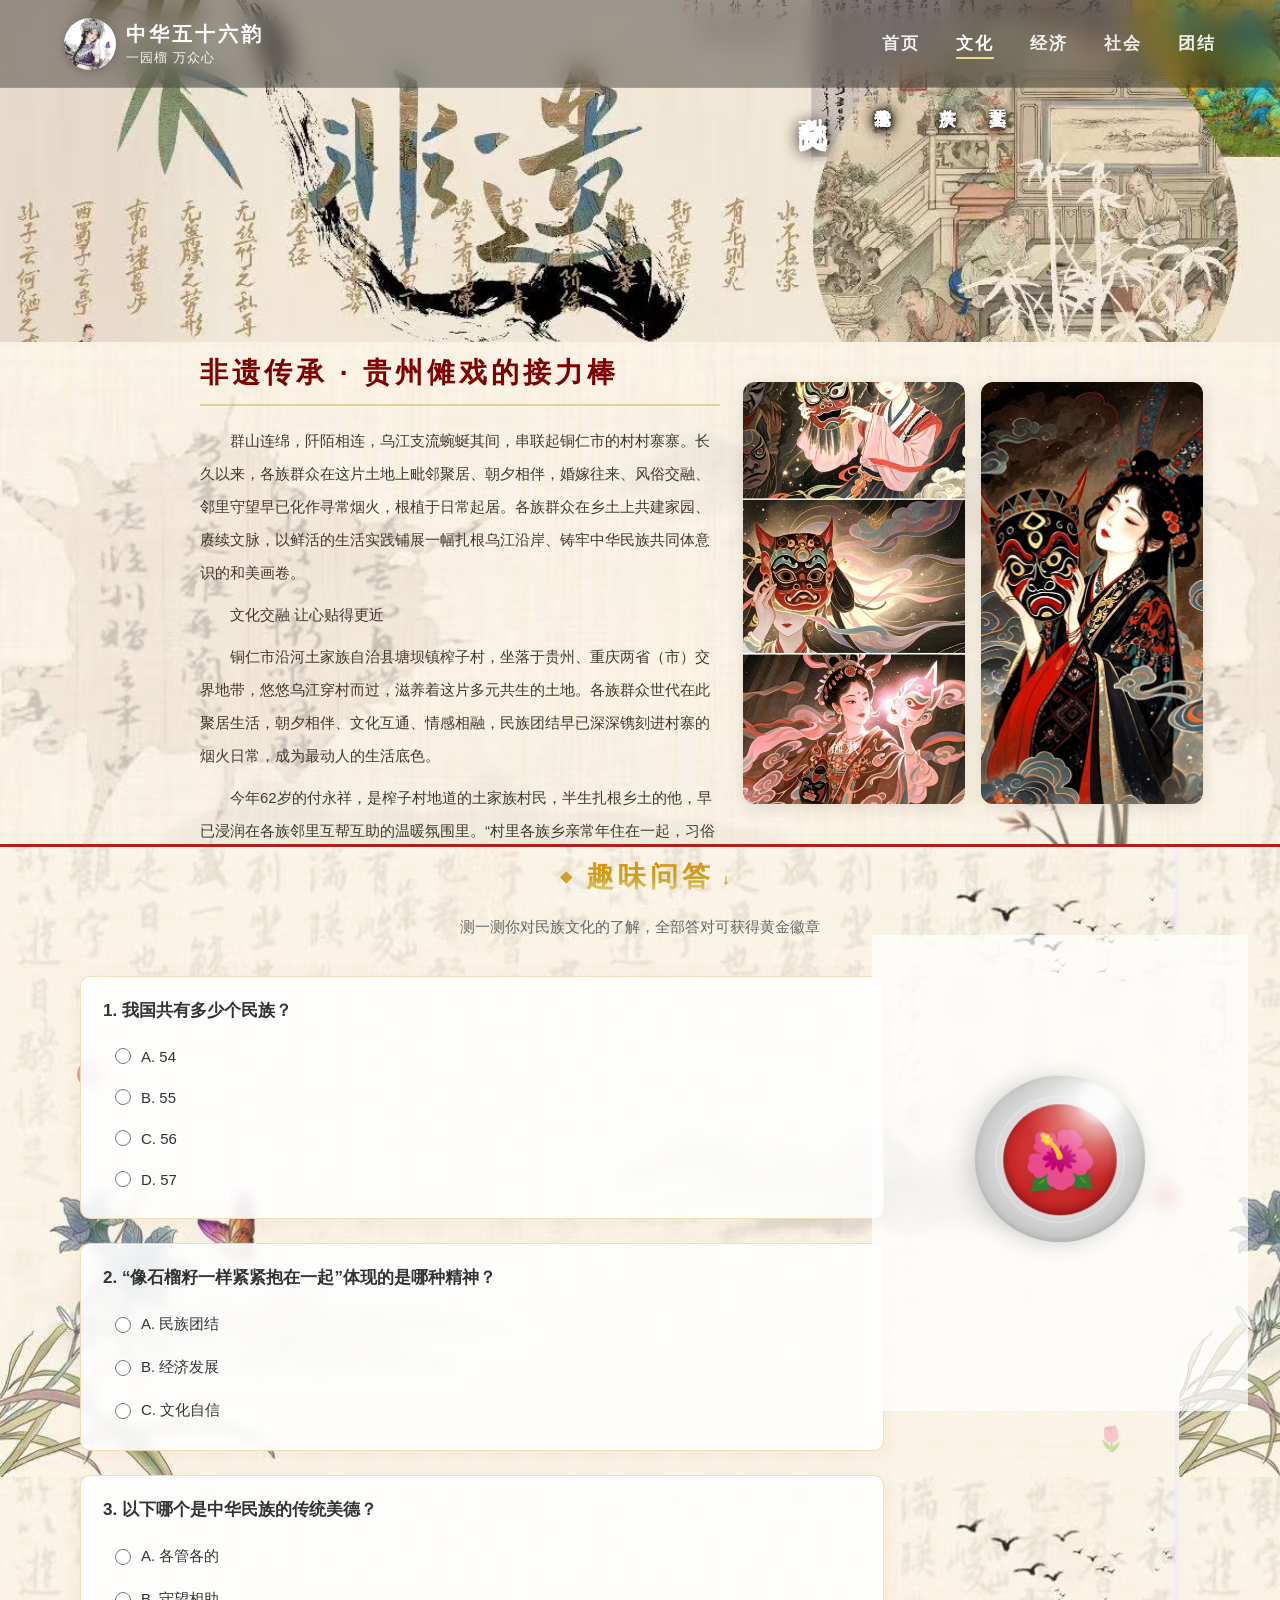
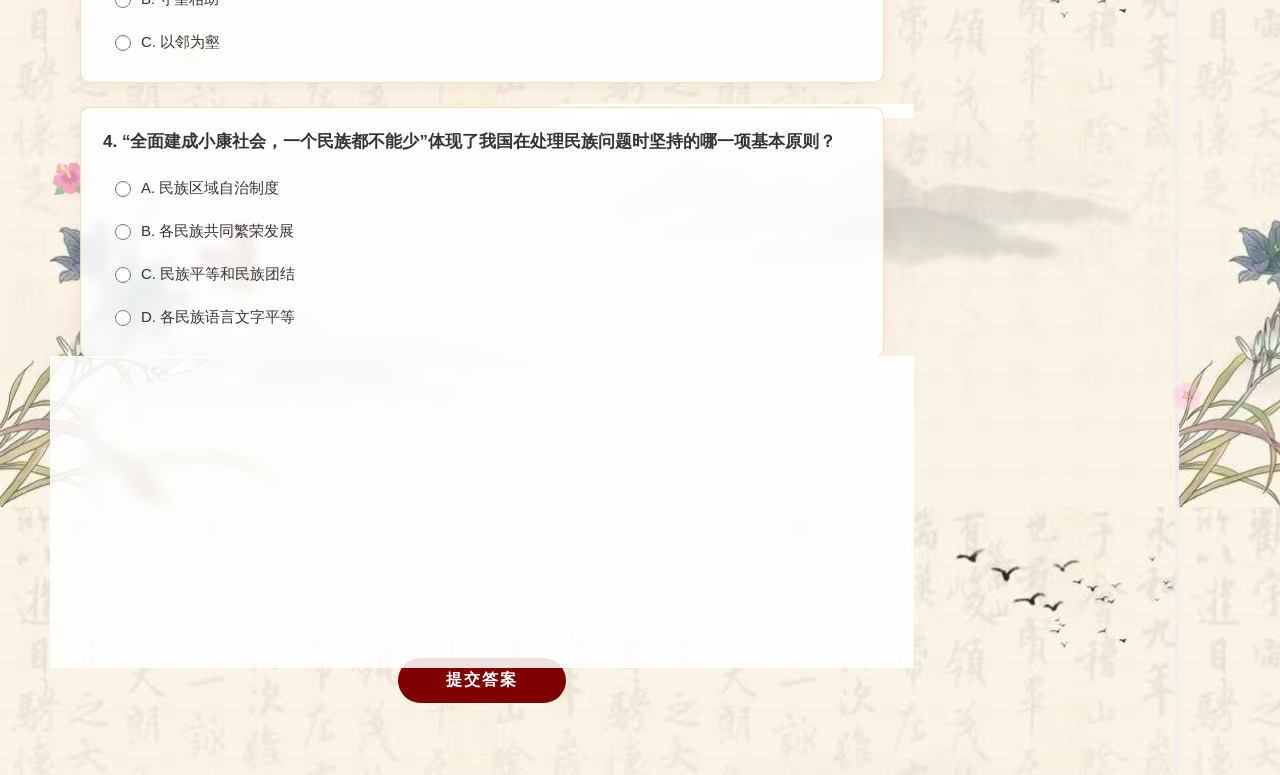
==== commit facf801b: "init" ====
--- a/culture.html
+++ b/culture.html
@@ -6,7 +6,7 @@
   <title>文化交融 · 石榴花开一家亲</title>
   <link rel="stylesheet" href="css/style.css">
   <link rel="stylesheet" href="css/responsive.css">
-  <link rel="stylesheet" href="css/culture.css">
+  <link rel="stylesheet" href="css/culture.css?v=20260628b">
 </head>
 <body class="culture-page">
 
--- a/css/style.css
+++ b/css/style.css
@@ -45,13 +45,23 @@
   z-index: 1000;
   height: var(--header-h);
   background: rgba(0, 0, 0, 0.35);
+  border-bottom: 1px solid rgba(255, 255, 255, 0.1);
+  transition: top 0.4s var(--ease-out), box-shadow 0.3s, background 0.3s;
+}
+
+.site-header::before {
+  content: "";
+  position: absolute;
+  inset: 0;
+  z-index: -1;
   backdrop-filter: blur(14px);
   -webkit-backdrop-filter: blur(14px);
-  border-bottom: 1px solid rgba(255, 255, 255, 0.1);
-  transition: transform 0.4s var(--ease-out), box-shadow 0.3s, background 0.3s;
-}
-
-.site-header.hide { transform: translateY(-100%); }
+  pointer-events: none;
+}
+
+.site-header.hide {
+  top: calc(-1 * var(--header-h));
+}
 
 .header-inner {
   max-width: 1200px;
@@ -212,6 +222,14 @@
   animation: fadeInUp 0.7s 0.15s var(--ease-out) both;
 }
 
+@media (max-width: 768px) {
+  .section.active .news-layout {
+    animation: none;
+    opacity: 1;
+    transform: none;
+  }
+}
+
 .section.active .project-catalog-head {
   animation: fadeInUp 0.6s 0.1s var(--ease-out) both;
 }
@@ -270,6 +288,46 @@
 
 .slide-bg-video {
   background-color: #1a1a1a;
+}
+
+.slide-video-play {
+  position: absolute;
+  left: 50%;
+  top: 50%;
+  z-index: 12;
+  transform: translate(-50%, -50%);
+  display: none;
+  align-items: center;
+  justify-content: center;
+  width: 64px;
+  height: 64px;
+  padding: 0;
+  border-radius: 50%;
+  border: 1px solid rgba(255, 255, 255, 0.55);
+  background: rgba(0, 0, 0, 0.55);
+  color: #fff;
+  cursor: pointer;
+  pointer-events: auto;
+  box-shadow: 0 8px 28px rgba(0, 0, 0, 0.35);
+  backdrop-filter: blur(8px);
+  transition: background 0.25s, transform 0.25s;
+}
+
+.slide-video-play svg {
+  display: block;
+  width: 28px;
+  height: 28px;
+  margin-left: 3px;
+}
+
+.slide-video-play.is-visible {
+  display: flex;
+}
+
+.slide-video-play:hover,
+.slide-video-play:active {
+  background: rgba(0, 0, 0, 0.72);
+  transform: translate(-50%, -50%) scale(1.06);
 }
 
 .slide-video {
@@ -761,6 +819,11 @@
 
 .section-title .more-link:hover { color: var(--red-primary); }
 
+.news-scroll-hint,
+.map-scroll-hint {
+  display: none;
+}
+
 .news-layout {
   display: grid;
   grid-template-columns: 1.05fr 1fr 220px;
@@ -1207,22 +1270,72 @@
   :root { --header-h: 72px; }
   .logo-text strong { font-size: 16px; }
   .logo-icon { width: 44px; height: 44px; }
+
+  /* 项目名录：手机端竖排卡片，上三下二 */
+  .section-projects .section-inner {
+    justify-content: flex-start;
+    overflow: hidden !important;
+    padding-top: calc(var(--header-h) + 20px);
+    padding-bottom: 16px;
+  }
+
+  .section-projects .section-title {
+    margin-top: 4px;
+    margin-bottom: 14px;
+  }
+
+  .section-projects .section-title .subtitle {
+    font-size: 12px;
+    line-height: 1.55;
+    margin-top: 6px;
+  }
+
+  .project-catalog-head {
+    margin-bottom: 10px;
+  }
+
   .project-stage {
+    position: relative;
+    width: 100%;
+    max-width: 100%;
     height: auto;
-    min-height: min(520px, calc(100svh - var(--header-h) - 80px));
-    max-width: 360px;
-  }
+    min-height: min(400px, calc(100svh - var(--header-h) - 200px));
+    overflow: hidden;
+  }
+
+  .project-list {
+    position: relative;
+    width: 100%;
+    height: 100%;
+    min-height: inherit;
+  }
+
   .project-item {
     position: absolute;
     transform: translateX(-50%);
   }
-  .project-item:nth-child(1) { --pos-left: 18% !important; --pos-top: 0% !important; }
-  .project-item:nth-child(2) { --pos-left: 50% !important; --pos-top: 8% !important; }
-  .project-item:nth-child(3) { --pos-left: 82% !important; --pos-top: 2% !important; }
-  .project-item:nth-child(4) { --pos-left: 32% !important; --pos-top: 42% !important; }
-  .project-item:nth-child(5) { --pos-left: 68% !important; --pos-top: 46% !important; }
-  .project-item a { width: 82px; height: 160px; }
-  .project-name { font-size: 14px; letter-spacing: 2px; }
+
+  .project-item:nth-child(1) { --pos-left: 20% !important; --pos-top: 0% !important; }
+  .project-item:nth-child(2) { --pos-left: 50% !important; --pos-top: 5% !important; }
+  .project-item:nth-child(3) { --pos-left: 80% !important; --pos-top: 0% !important; }
+  .project-item:nth-child(4) { --pos-left: 35% !important; --pos-top: 50% !important; }
+  .project-item:nth-child(5) { --pos-left: 65% !important; --pos-top: 50% !important; }
+
+  .project-item a {
+    width: clamp(74px, 22vw, 92px);
+    height: clamp(156px, 40vw, 190px);
+    padding: 12px 8px;
+  }
+
+  .project-name {
+    writing-mode: vertical-rl;
+    text-orientation: upright;
+    letter-spacing: 2px;
+    font-size: clamp(12px, 3.4vw, 14px);
+    line-height: 1.6;
+    text-align: center;
+  }
+
   .section-projects .section-title h2 { font-size: 22px; }
   .slide-caption { left: 24px; bottom: 60px; }
   .slide-caption h2 { font-size: 22px; }
@@ -1239,43 +1352,85 @@
   }
 
   .section-news {
-    --news-block-h: clamp(380px, calc(100svh - var(--header-h) - 150px), 480px);
+    --news-block-h: auto;
+  }
+
+  .section-news .section-inner {
+    overflow-y: auto;
+    overflow-x: hidden;
+    -webkit-overflow-scrolling: touch;
+    padding-bottom: 24px;
+  }
+
+  .section-news .section-title {
+    margin-bottom: 16px;
   }
 
   .news-layout {
-    grid-template-columns: 1fr;
-    grid-template-rows: minmax(0, 1.1fr) minmax(0, 1fr) auto;
-    height: var(--news-block-h);
+    display: flex;
+    flex-direction: column;
+    height: auto;
+    min-height: 0;
+    gap: 16px;
   }
 
   .news-layout > * {
     height: auto;
-    min-height: 0;
-  }
-
-  .news-col-main,
+    max-height: none;
+    width: 100%;
+    flex-shrink: 0;
+  }
+
+  .news-col-main {
+    display: flex;
+    flex-direction: column;
+    gap: 12px;
+  }
+
   .news-col-list {
-    height: 100%;
+    display: block;
+    height: auto;
+    min-height: auto;
+    max-height: none;
+    overflow: visible;
+  }
+
+  .news-col-list .news-list {
+    flex: none;
+    height: auto;
+    min-height: auto;
+    overflow: visible;
+  }
+
+  .news-title {
+    white-space: normal;
+    overflow: visible;
+    text-overflow: unset;
   }
 
   .news-aside {
     height: auto;
     max-height: none;
     flex-direction: column;
+    overflow: visible;
   }
 
   .news-stats {
     grid-template-columns: repeat(2, 1fr);
   }
 
-  .news-aside {
-    flex-direction: column;
-  }
-
   .news-feature { flex-direction: column; }
   .news-feature-vertical .news-img,
-  .news-img { width: 100%; min-height: 140px; }
+  .news-img { width: 100%; min-height: 120px; aspect-ratio: 16 / 9; }
   .news-body { padding: 16px; }
+
+  .news-feature-vertical .news-body h3 {
+    font-size: clamp(15px, 4vw, 17px);
+  }
+
+  .news-list a {
+    font-size: clamp(12px, 3.2vw, 14px);
+  }
 }
 
 @media (max-width: 480px) {
@@ -1299,23 +1454,64 @@
   .carousel-btn.next { right: clamp(8px, 2vw, 16px); }
 
   .project-stage {
-    min-height: min(480px, calc(100svh - var(--header-h) - 80px));
-    max-width: min(360px, 94vw);
+    min-height: min(380px, calc(100svh - var(--header-h) - 190px));
+    max-width: 100%;
+  }
+
+  .project-item a {
+    width: clamp(68px, 20vw, 86px);
+    height: clamp(140px, 36vw, 172px);
   }
 
   .project-name { font-size: 13px; }
   .section-projects .section-title h2 { font-size: var(--fs-h2, 20px); }
+
+  .section-news .section-title h2 {
+    font-size: var(--fs-h2, 20px);
+  }
+
+  .section-news .section-title .subtitle {
+    font-size: clamp(12px, 3.2vw, 13px);
+  }
+
+  .news-stats strong {
+    font-size: clamp(16px, 4.5vw, 20px);
+  }
+
+  .news-col-list {
+    display: block !important;
+    height: auto !important;
+    max-height: none !important;
+    overflow: visible !important;
+    padding: 14px;
+  }
+
+  .news-col-list .news-list {
+    display: block !important;
+    height: auto !important;
+    overflow: visible !important;
+  }
+
+  .news-aside {
+    padding: 14px;
+  }
+
+  .section.active .news-layout {
+    animation: none;
+    opacity: 1;
+    transform: none;
+  }
 }
 
 @media (max-height: 680px) {
-  html:has(.fullpage) .section.active .section-inner {
+  html:has(.fullpage) .section.active .section-inner:not(.messages-inner) {
     overflow-y: auto;
     overflow-x: hidden;
     -webkit-overflow-scrolling: touch;
   }
 
-  .section-projects .project-stage {
-    min-height: min(420px, calc(100svh - var(--header-h) - 100px));
+  html:has(.fullpage) .section-projects.active .section-inner {
+    overflow: hidden !important;
   }
 
   .section-news {
--- a/css/responsive.css
+++ b/css/responsive.css
@@ -14,6 +14,24 @@
   -webkit-text-size-adjust: 100%;
   text-size-adjust: 100%;
   overflow-x: clip;
+}
+
+/* 首页全屏切屏：禁止微信/WebView 整页橡皮筋滚动 */
+html:has(.fullpage),
+body:has(.fullpage) {
+  overflow: hidden !important;
+  height: 100%;
+  overscroll-behavior: none;
+}
+
+.fullpage,
+.section {
+  overscroll-behavior: none;
+}
+
+.section-banner,
+.section-projects {
+  touch-action: none;
 }
 
 html:not(:has(.fullpage)) {
@@ -109,6 +127,7 @@
 @media (max-width: 768px) {
   :root {
     --header-h: clamp(64px, 14vw, 72px);
+    --nav-drawer-w: min(280px, 76vw);
   }
 
   .nav-toggle {
@@ -118,21 +137,30 @@
   .main-nav {
     position: fixed;
     top: var(--header-h);
-    left: 0;
     right: 0;
-    bottom: 0;
-    z-index: 999;
+    left: auto;
+    width: var(--nav-drawer-w);
+    height: calc(100vh - var(--header-h));
+    height: calc(100svh - var(--header-h));
+    height: calc(100dvh - var(--header-h));
+    bottom: auto;
+    z-index: 1001;
     display: flex;
     flex-direction: column;
     align-items: stretch;
+    justify-content: flex-start;
     gap: 0;
-    padding: 8px var(--pad-x) 32px;
-    background: rgba(18, 10, 6, 0.97);
-    backdrop-filter: blur(12px);
-    -webkit-backdrop-filter: blur(12px);
+    padding: 16px 12px 24px;
+    background: rgba(18, 10, 6, 0.98);
+    backdrop-filter: blur(14px);
+    -webkit-backdrop-filter: blur(14px);
+    border-left: 1px solid rgba(255, 255, 255, 0.1);
+    box-shadow: -10px 0 36px rgba(0, 0, 0, 0.38);
     transform: translateX(100%);
     transition: transform 0.35s var(--ease-out);
     overflow-y: auto;
+    -webkit-overflow-scrolling: touch;
+    box-sizing: border-box;
   }
 
   .main-nav.is-open {
@@ -140,19 +168,64 @@
   }
 
   .main-nav a {
-    font-size: clamp(17px, 4.2vw, 20px);
-    padding: 16px 8px;
-    text-align: center;
+    flex-shrink: 0;
+    display: flex;
+    align-items: center;
+    justify-content: flex-start;
+    min-height: 48px;
+    font-size: clamp(17px, 4.2vw, 19px);
+    font-weight: 600;
+    padding: 12px 16px;
+    text-align: left;
+    letter-spacing: 2px;
     border-bottom: 1px solid rgba(255, 255, 255, 0.1);
+    border-radius: 6px;
+  }
+
+  .main-nav a:hover,
+  .main-nav a.active {
+    background: rgba(255, 255, 255, 0.08);
   }
 
   .main-nav a::after {
     display: none;
+  }
+
+  body.nav-open::before {
+    content: "";
+    position: fixed;
+    inset: 0;
+    z-index: 999;
+    background: rgba(0, 0, 0, 0.45);
+    pointer-events: auto;
+    cursor: pointer;
+  }
+
+  .site-header {
+    z-index: 1002;
+  }
+
+  .nav-toggle {
+    position: relative;
+    z-index: 1003;
   }
 
   .side-tools {
     bottom: clamp(16px, 4vw, 24px);
     right: clamp(12px, 3vw, 24px);
+  }
+}
+
+@media (max-width: 768px) {
+  .slide-video-play {
+    width: 56px;
+    height: 56px;
+  }
+
+  .slide-video-play svg {
+    width: 24px;
+    height: 24px;
+    margin-left: 2px;
   }
 }
 
@@ -352,14 +425,202 @@
   }
 }
 
-/* ===== 首页地图 / 留言 ===== */
+/* ===== 首页：资讯 / 地图 / 留言（手机屏内滚动） ===== */
 @media (max-width: 768px) {
   .section-inner {
     width: 100%;
   }
 
-  .map-layout {
+  .section-news .section-inner,
+  .section-map .section-inner,
+  .section-map .map-inner {
+    overflow-x: hidden;
+    overflow-y: auto;
+    -webkit-overflow-scrolling: touch;
+    overscroll-behavior: contain;
+    justify-content: flex-start;
+    align-items: stretch;
+    padding-bottom: 28px;
+  }
+
+  /* 留言板：整屏滚动，避免手机浏览器底部被裁切 */
+  .section-messages.active {
+    overflow-x: hidden;
+    overflow-y: auto !important;
+    -webkit-overflow-scrolling: touch;
+    overscroll-behavior-y: contain;
+  }
+
+  .section-messages .messages-inner {
+    height: auto;
+    min-height: 100%;
+    max-height: none;
+    overflow: visible !important;
+    justify-content: flex-start;
+    align-items: stretch;
+    padding-bottom: calc(32px + env(safe-area-inset-bottom, 0px));
+  }
+
+  .section-news {
+    --news-block-h: auto;
+  }
+
+  .section-news .section-title {
+    margin-bottom: 14px;
+  }
+
+  .section-news .news-layout {
+    display: flex;
+    flex-direction: column;
+    flex: 0 0 auto;
+    height: auto;
+    min-height: 0;
+    gap: 14px;
+  }
+
+  .section-news .news-layout > * {
+    position: relative;
+    flex: 0 0 auto;
+    width: 100%;
+    height: auto;
+    max-height: none;
+  }
+
+  .section-news .news-col-list {
+    display: block !important;
+    height: auto !important;
+    min-height: auto !important;
+    max-height: none !important;
+    overflow: visible !important;
+    flex: none !important;
+  }
+
+  .section-news .news-col-list .news-list {
+    display: block !important;
+    flex: none !important;
+    height: auto !important;
+    min-height: auto !important;
+    max-height: none !important;
+    overflow: visible !important;
+    visibility: visible !important;
+    opacity: 1 !important;
+  }
+
+  .section-news .news-list li {
+    display: block !important;
+    visibility: visible !important;
+    opacity: 1 !important;
+  }
+
+  .section-news .news-list a {
+    display: flex !important;
     flex-wrap: wrap;
+    align-items: flex-start;
+    visibility: visible !important;
+    opacity: 1 !important;
+    min-height: 44px;
+  }
+
+  .section-news .news-title {
+    white-space: normal;
+    overflow: visible;
+    text-overflow: unset;
+    flex: 1 1 100%;
+    line-height: 1.45;
+  }
+
+  .section-news.active .news-layout {
+    animation: none !important;
+    opacity: 1 !important;
+    transform: none !important;
+  }
+
+  .section-news.active .news-col-list,
+  .section-news.active .news-list,
+  .section-news.active .news-list li,
+  .section-news.active .news-list a {
+    opacity: 1 !important;
+    visibility: visible !important;
+  }
+
+  .section-news .news-aside {
+    overflow: visible;
+  }
+
+  .section-map .map-stats {
+    flex: 0 0 auto;
+    width: 100%;
+    min-width: 0;
+    max-width: 100%;
+    height: auto;
+    min-height: 0;
+    max-height: none;
+    margin: 0;
+    padding: 14px 16px;
+  }
+
+  .section-map .map-container {
+    flex: 0 0 auto;
+    width: 100%;
+  }
+
+  .section-map .map-layout {
+    flex: 0 0 auto;
+    flex-direction: column;
+    flex-wrap: nowrap;
+    align-items: stretch;
+    height: auto;
+    min-height: 0;
+    gap: 14px;
+    margin: 0;
+  }
+
+  .section-map .map-title {
+    margin-top: 8px;
+    margin-bottom: 8px;
+  }
+
+  .section-map .map-title .subtitle {
+    font-size: 12px;
+    line-height: 1.5;
+  }
+
+  .section-map .china-map-board {
+    aspect-ratio: 4 / 3;
+    max-height: min(32svh, 240px);
+  }
+
+  .section-map .map-hint {
+    flex-shrink: 0;
+    margin-top: 4px;
+    font-size: 12px;
+    line-height: 1.5;
+  }
+
+  .section-messages .messages-layout {
+    flex: 0 0 auto;
+    min-height: 0;
+  }
+
+  .news-scroll-hint {
+    display: none !important;
+  }
+
+  .map-scroll-hint {
+    display: block;
+    flex-shrink: 0;
+    margin: 0 0 10px;
+    padding: 8px 12px;
+    font-size: 12px;
+    line-height: 1.5;
+    color: var(--news-text-muted, #666);
+    text-align: center;
+    background: rgba(255, 255, 255, 0.72);
+    border-radius: 8px;
+  }
+
+  .section-map .map-scroll-hint {
+    color: var(--text-muted, #666);
   }
 }
 
@@ -376,4 +637,8 @@
   .messages-form textarea {
     min-height: clamp(72px, 18vw, 96px);
   }
-}
+
+  .section-map .map-stats-heading {
+    font-size: 18px;
+  }
+}
--- a/css/culture.css
+++ b/css/culture.css
@@ -17,12 +17,12 @@
   --culture-bottom-dim: 0.4;
   --culture-top-h: clamp(280px, 38svh, 46%);
   --culture-top-pad: 24px;
-  /* 竖排 4 字可用高度 → 自动换算字号，保证不超出上半区 */
-  --culture-nav-h: max(100px, calc(var(--culture-top-h) - var(--header-h) - var(--culture-top-pad)));
-  --culture-label-fs: min(34px, max(16px, calc(var(--culture-nav-h) / 4.6)));
-  --culture-link-fs: min(18px, max(12px, calc(var(--culture-nav-h) / 5.2)));
-  --culture-label-ls: min(10px, max(3px, calc(var(--culture-label-fs) * 0.28)));
-  --culture-link-ls: min(7px, max(2px, calc(var(--culture-link-fs) * 0.35)));
+  /* 竖排 4 字可用高度 → 字号含字距，避免下半字被上下背景分界线裁切 */
+  --culture-nav-h: max(96px, calc(var(--culture-top-h) - var(--header-h) - var(--culture-top-pad) - 10px));
+  --culture-label-fs: min(32px, max(14px, calc((var(--culture-nav-h) - 20px) / 4.8)));
+  --culture-link-fs: min(17px, max(11px, calc((var(--culture-nav-h) - 14px) / 5.4)));
+  --culture-label-ls: min(7px, max(2px, calc(var(--culture-label-fs) * 0.2)));
+  --culture-link-ls: min(5px, max(1px, calc(var(--culture-link-fs) * 0.24)));
   --culture-heading: #7f0000;
   --culture-body: #453830;
 }
@@ -74,7 +74,7 @@
 }
 .culture-stage[data-panel="heritage"] .culture-bg-bottom {
   background-image: none;
-  background: url("/images/quiz1.jpg");
+  background: url("../images/quiz1.jpg");
 }
 .culture-stage[data-panel="heritage"] .culture-bg-bottom::after {
   display: none;
@@ -88,7 +88,7 @@
 }
 .culture-stage[data-panel="festival"] .culture-bg-bottom {
   background-image: none;
-  background: url("/images/quiz1.jpg");
+  background: url("../images/quiz1.jpg");
 }
 .culture-stage[data-panel="festival"] .culture-bg-bottom::after {
   display: none;
@@ -102,7 +102,7 @@
 }
 .culture-stage[data-panel="art"] .culture-bg-bottom {
   background-image: none;
-  background: url("/images/quiz1.jpg");
+  background: url("../images/quiz1.jpg");
 }
 .culture-stage[data-panel="art"] .culture-bg-bottom::after {
   display: none;
@@ -134,10 +134,10 @@
   gap: clamp(20px, 3.5vw, 56px);
   height: var(--culture-top-h);
   max-height: var(--culture-top-h);
-  padding: calc(var(--header-h) + 8px) clamp(8%, 16%, 22%) 8px 0;
+  padding: calc(var(--header-h) + 8px) clamp(8%, 16%, 22%) 14px 0;
   max-width: 100%;
   box-sizing: border-box;
-  overflow: hidden;
+  overflow: visible;
 }
 
 .culture-label {
@@ -153,7 +153,7 @@
   user-select: none;
   flex: 0 0 auto;
   max-height: var(--culture-nav-h);
-  overflow: hidden;
+  overflow: visible;
   white-space: nowrap;
 }
 
@@ -347,7 +347,7 @@
   }
 
   .culture-topnav {
-    padding: calc(var(--header-h) + 6px) clamp(8%, 14%, 16%) 6px 0;
+    padding: calc(var(--header-h) + 6px) clamp(8%, 14%, 16%) 14px 0;
     gap: clamp(18px, 3vw, 44px);
   }
 
@@ -372,8 +372,8 @@
   .culture-stage {
     height: auto;
     min-height: calc(100svh - var(--culture-quiz-peek));
-    --culture-top-h: clamp(220px, 34svh, 300px);
-    --culture-top-pad: 18px;
+    --culture-top-h: clamp(248px, 38svh, 330px);
+    --culture-top-pad: 16px;
   }
 
   .culture-layout {
@@ -385,10 +385,13 @@
 
   .culture-topnav {
     align-self: stretch;
-    justify-self: center;
+    justify-self: stretch;
+    width: 100%;
     height: var(--culture-top-h);
     max-height: var(--culture-top-h);
-    padding: calc(var(--header-h) + 6px) var(--pad-x, 16px) 6px;
+    justify-content: space-between;
+    align-items: flex-start;
+    padding: calc(var(--header-h) + 8px) clamp(18px, 5vw, 32px) 14px clamp(14px, 4vw, 24px);
   }
 
   .culture-content {
@@ -409,17 +412,72 @@
 
 @media (max-width: 768px) {
   .culture-stage {
-    --culture-top-h: clamp(210px, 34svh, 280px);
-    --culture-top-pad: 16px;
-  }
-
+    --culture-top-h: clamp(152px, 22svh, 180px);
+    --culture-top-pad: 12px;
+    --culture-quiz-peek: 48px;
+  }
+
+  /* 手机：横排目录左右铺开，避免竖排被背景分界线裁字 */
   .culture-topnav {
-    justify-self: center;
-    padding: calc(var(--header-h) + 4px) 16px 4px;
-    gap: clamp(14px, 3.5vw, 28px);
-  }
-
-  .culture-menu { gap: clamp(10px, 2.5vw, 22px); }
+    flex-direction: row;
+    flex-wrap: nowrap;
+    align-items: center;
+    justify-content: space-between;
+    justify-self: stretch;
+    width: 100%;
+    height: 100%;
+    max-height: none;
+    padding: calc(var(--header-h) + 10px) 16px 12px;
+    gap: 10px;
+    overflow: visible;
+  }
+
+  .culture-label {
+    writing-mode: horizontal-tb;
+    text-orientation: mixed;
+    font-size: clamp(17px, 4.6vw, 20px);
+    letter-spacing: 4px;
+    max-height: none;
+    overflow: visible;
+    flex-shrink: 0;
+  }
+
+  .culture-menu {
+    flex: 1;
+    flex-direction: row;
+    justify-content: flex-end;
+    align-items: center;
+    flex-wrap: nowrap;
+    gap: clamp(4px, 1.8vw, 12px);
+    max-height: none;
+    min-width: 0;
+    padding-right: 0;
+  }
+
+  .menu-link {
+    writing-mode: horizontal-tb;
+    text-orientation: mixed;
+    font-size: clamp(12px, 3.1vw, 14px);
+    letter-spacing: 0.5px;
+    line-height: 1.35;
+    max-height: none;
+    overflow: visible;
+    white-space: nowrap;
+  }
+
+  .menu-link.active {
+    padding-right: 0;
+    padding-bottom: 5px;
+  }
+
+  .menu-link.active::after {
+    top: auto;
+    bottom: 0;
+    left: 8%;
+    right: 8%;
+    width: auto;
+    height: 2px;
+  }
 
   .culture-content {
     padding: 12px 16px 20px;
@@ -436,16 +494,27 @@
 
 @media (max-width: 480px) {
   .culture-stage {
-    --culture-top-h: clamp(220px, 36svh, 290px);
-    --culture-top-pad: 14px;
+    --culture-top-h: clamp(148px, 21svh, 168px);
+    --culture-top-pad: 10px;
   }
 
   .culture-topnav {
-    justify-content: center;
-    gap: clamp(12px, 3vw, 20px);
-  }
-
-  .culture-menu { gap: clamp(8px, 2vw, 16px); }
+    padding: calc(var(--header-h) + 8px) 12px 10px;
+    gap: 8px;
+  }
+
+  .culture-label {
+    font-size: clamp(15px, 4.2vw, 17px);
+    letter-spacing: 3px;
+  }
+
+  .culture-menu {
+    gap: clamp(2px, 1.2vw, 8px);
+  }
+
+  .menu-link {
+    font-size: clamp(11px, 2.9vw, 13px);
+  }
 
   .heritage-side-cards {
     height: clamp(88px, 26vw, 110px);
@@ -476,7 +545,7 @@
   border-top: 3px solid var(--red-primary);
   padding: 10px 24px 72px;
   scroll-margin-top: var(--header-h);
-  background:url("/images/quiz.jpg")
+  background: url("../images/quiz2.jpg");
 }
 
 .culture-quiz::before {
@@ -1204,11 +1273,6 @@
 }
 
 @media (max-width: 768px) {
-  .culture-stage {
-    --culture-quiz-peek: 48px;
-    --culture-top-h: 34%;
-  }
-
   .culture-quiz {
     padding: 8px 16px 56px;
   }
